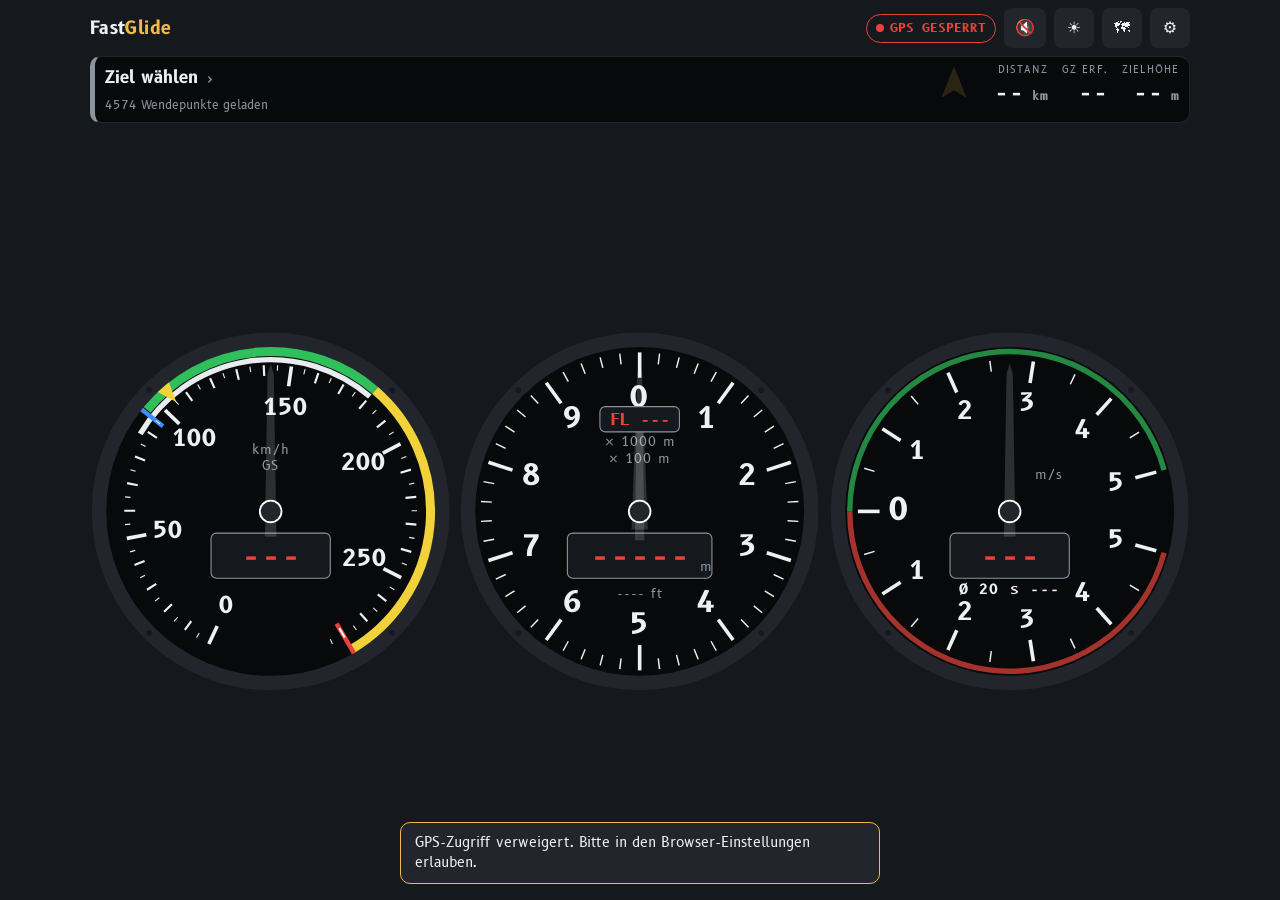
==== index.html @ 68bfc490 "Umbenennung von GlideWise auf FastGlide Co-Authored-By: Claude Opus 5.5 <noreply@anthropic.com>" ====
<!doctype html>
<html lang="de">
<head>
  <meta charset="utf-8">
  <meta name="viewport" content="width=device-width, initial-scale=1, viewport-fit=cover">
  <meta name="theme-color" content="#15181c">
  <meta name="description" content="Fahrt-, Steig- und Höhenanzeige per GPS für den Segelflug">
  <title>FastGlide</title>
  <link rel="manifest" href="manifest.webmanifest">
  <link rel="icon" href="icons/icon.svg" type="image/svg+xml">
  <link rel="apple-touch-icon" href="icons/icon-192.png">
  <link rel="stylesheet" href="vendor/leaflet/leaflet.css">
  <link rel="stylesheet" href="css/style.css">
</head>
<body>
  <div class="app">
    <header>
      <h1 class="brand">Fast<span>Glide</span></h1>
      <span class="chip" id="status" data-state="wait"><i></i><span id="status-text">GPS SUCHT …</span></span>
      <button id="sound" aria-pressed="false" title="Vario-Ton">🔇</button>
      <button id="day" aria-pressed="false" title="Tagmodus">☀</button>
      <button id="page" title="Karte" aria-label="Karte">🗺</button>
      <button id="open-settings" title="Einstellungen">⚙</button>
    </header>

    <div id="aswarn" class="aswarn" role="alert" hidden>
      <div class="aswarn-t">⚠ <span id="aswarn-title"></span></div>
      <div class="aswarn-d" id="aswarn-detail"></div>
      <div class="aswarn-h">
        <span>Tippen: 5 Minuten ruhig</span>
        <button type="button" id="aswarn-ignore">Nicht mehr warnen</button>
      </div>
    </div>

    <section id="fg" class="fg" data-state="none" role="button" tabindex="0" aria-label="Endanflug: Ziel wählen">
      <div class="fg-head"><span class="fg-name">Endanflug</span><span class="fg-code"></span></div>
      <div class="fg-vals">
        <div class="fg-dir" data-mode="off" aria-hidden="true">
          <svg viewBox="0 0 40 40"><g class="fg-arrow"><path d="M20 3 L32 33 L20 26 L8 33 Z"/></g></svg>
          <span class="fg-turn"></span>
        </div>
        <div class="fg-v"><span class="fg-k">Distanz</span><span class="fg-n"><b id="fg-dist">--</b> km</span></div>
        <div class="fg-v fg-ld"><span class="fg-k">GZ erf.</span><span class="fg-n"><b id="fg-ld">--</b></span></div>
        <div class="fg-v"><span class="fg-k">Zielhöhe</span><span class="fg-n"><b id="fg-elev">--</b> m</span></div>
      </div>
      <div class="fg-note">Wendepunktdatei in ⚙ laden</div>
    </section>

    <main class="gauges">
      <section class="inst"><svg id="asi" role="img" aria-label="Fahrtmesser"></svg></section>
      <section class="inst"><svg id="alt" role="img" aria-label="Höhenmesser"></svg></section>
      <section class="inst"><svg id="vario" role="img" aria-label="Variometer"></svg></section>
    </main>

    <section class="mapview" id="mapview" hidden>
      <div class="map-wrap">
        <div id="map" aria-label="Karte"></div>
        <div id="map3d" aria-label="3D-Karte" hidden></div>
        <button id="recenter" class="recenter" title="Auf Flugzeug zentrieren" hidden>⌖</button>
        <button id="follow3d" class="recenter" title="Wieder hinter dem Flugzeug" hidden>⌖</button>
        <div class="map-toggles">
          <button id="tg-3d" class="tg-mode" type="button" aria-pressed="false" title="3D-Ansicht">3D</button>
          <button id="tg-airspace" type="button" aria-pressed="true">Luftraum</button>
          <button id="tg-task" type="button" aria-pressed="true" hidden>Aufgabe</button>
        </div>
        <button id="task-chip" class="task-chip" type="button" title="Aufgaben-Info" hidden></button>
      </div>
      <div class="digi">
        <div class="digi-c"><span class="fg-k">Fahrt GS</span><span class="digi-n"><b id="d-spd">---</b> km/h</span></div>
        <div class="digi-c"><span class="fg-k">Höhe</span><span class="digi-n"><b id="d-alt">-----</b> m</span><span class="digi-s" id="d-altft">---- ft · FL ---</span></div>
        <div class="digi-c"><span class="fg-k">Vario</span><span class="digi-n"><b id="d-var">---</b> m/s</span><span class="digi-s" id="d-avg">Ø ---</span></div>
      </div>
    </section>

    <section id="replay" class="replay" hidden aria-label="Flug abspielen">
      <div class="rp-row">
        <button type="button" id="rp-play" aria-label="Abspielen">▶</button>
        <button type="button" id="rp-back" aria-label="Zurück">⏪</button>
        <button type="button" id="rp-fwd" aria-label="Vor">⏩</button>
        <select id="rp-speed" aria-label="Geschwindigkeit"></select>
        <b id="rp-time" class="rp-time">--:--:--</b>
        <span id="rp-title" class="rp-title"></span>
        <button type="button" id="rp-close" aria-label="Abspielen beenden">✕</button>
      </div>
      <canvas id="rp-baro" class="rp-baro" aria-label="Barogramm, tippen oder ziehen zum Springen"></canvas>
    </section>
  </div>

  <div id="toast" class="toast" role="status" hidden></div>

  <dialog id="picker" class="picker">
    <form method="dialog" class="settings">
      <h2 tabindex="-1" autofocus>Ziel wählen</h2>
      <input id="wp-search" type="search" placeholder="Name oder Kürzel suchen" autocomplete="off">
      <label class="row"><input id="wp-landable" type="checkbox"> Nur Landeplätze</label>
      <ul id="wp-list" class="wp-list"></ul>
      <button id="wp-none" type="button">Kein Ziel</button>
      <button class="primary">Schließen</button>
    </form>
  </dialog>

  <dialog id="task-dlg" class="task-dlg">
    <form method="dialog" class="settings">
      <h2 id="ti-title" tabindex="-1" autofocus></h2>
      <p class="hint" id="ti-sub"></p>
      <dl id="ti-facts" class="ti-facts"></dl>
      <div id="ti-airspace" class="ti-airspace" hidden></div>
      <table class="ti-points"><thead><tr><th></th><th>Punkt</th><th>km</th><th>Zone</th></tr></thead><tbody id="ti-points"></tbody></table>
      <pre id="ti-notes" class="ti-notes" hidden></pre>
      <button id="ti-map" type="button">Ganze Aufgabe auf der Karte</button>
      <button class="primary">Schließen</button>
    </form>
  </dialog>

  <dialog id="settings">
    <form method="dialog" class="settings">
      <h2>Einstellungen</h2>

      <fieldset>
        <legend>Höhe</legend>
        <p class="hint">Die GPS-Höhe kann je nach Handy um rund 50 m von der Höhe über Meer abweichen.
          Am Boden die Platzhöhe eingeben und „Kalibrieren“ tippen.</p>
        <label>Platzhöhe (m)
          <input id="field-elev" type="number" inputmode="numeric" placeholder="z. B. 432">
        </label>
        <button type="button" id="calibrate">Kalibrieren</button>
        <p class="hint">Aktuelle GPS-Höhe (roh): <b id="gps-alt">keine</b></p>
        <label>Korrektur (m)
          <input id="alt-offset" type="number" inputmode="numeric" step="1">
        </label>
      </fieldset>

      <fieldset>
        <legend>Endanflug</legend>
        <p class="hint">Die Standarddatei 2021_LOXN_Alle ist in der App enthalten und wird automatisch geladen.
          Eine eigene Datei im SeeYou-Format (.cup oder .cupx, auch von LX-Geräten) kann sie ersetzen.</p>
        <label>Wendepunktdatei
          <input id="wp-file" type="file" accept=".cup,.cupx,.txt,text/plain,application/zip">
        </label>
        <p class="hint"><b id="wp-info">Keine Datei geladen</b></p>
        <button type="button" id="wp-default">Standard-Wendepunkte laden (2021_LOXN_Alle)</button>
        <button type="button" id="wp-clear">Wendepunkte löschen</button>
        <label>Sicherheitshöhe über Ziel (m)
          <input id="safety-height" type="number" inputmode="numeric" step="10" min="0">
        </label>
        <label>Sichere Gleitzahl (darunter grün)
          <input id="safe-glide" type="number" inputmode="numeric" step="1" min="5">
        </label>
        <p class="hint">Gelb bis zur besten Gleitzahl des Flugzeugs, darüber rot. Die Rechnung berücksichtigt weder Wind noch Sinken.</p>
      </fieldset>

      <fieldset>
        <legend>Aufgabe</legend>
        <p class="hint">Wettbewerbsaufgabe laden: SeeYou-/LX9000-Aufgabe (.cup mit „Related Tasks“, auch .cupx) oder XCSoar (.tsk).
          Von Soaring Spot die Aufgabe am Handy herunterladen und mit <b>Teilen → FastGlide</b> öffnen oder hier auswählen.</p>
        <label>Aufgabendatei
          <input id="task-file" type="file" accept=".cup,.cupx,.tsk,.xml,.txt">
        </label>
        <label>Oder Link (Soaring-Spot-Aufgabe oder Aufgabendatei)
          <input id="task-url" type="url" inputmode="url" placeholder="https://www.soaringspot.com/…/tasks/…">
        </label>
        <button type="button" id="task-url-load">Von Link laden</button>
        <p class="hint"><b id="task-info">Keine Aufgabe geladen</b></p>
        <button type="button" id="task-show-info" hidden>Aufgaben-Info anzeigen</button>
        <button type="button" id="task-clear">Aufgabe löschen</button>
      </fieldset>

      <fieldset>
        <legend>Kartenebenen</legend>
        <label class="row"><input id="show-airspace" type="checkbox"> Lufträume anzeigen</label>
        <label class="row"><input id="show-task" type="checkbox"> Aufgabe anzeigen</label>
        <p class="hint">Ausgeblendete Lufträume werden weiterhin überwacht, die Warnung bleibt aktiv.</p>
      </fieldset>

      <fieldset>
        <legend>Lufträume</legend>
        <p class="hint">Die Luftraumdatei der Austro Control (gültig ab 26.11.2026) ist in der App enthalten und wird automatisch geladen.
          Eine eigene Datei im OpenAir-Format (.txt) kann sie ersetzen. SeeYou-CUB-Dateien (Binärformat) werden nicht unterstützt.</p>
        <label>Luftraumdatei
          <input id="as-file" type="file" accept=".txt,.air,.openair,text/plain">
        </label>
        <p class="hint"><b id="as-info">Keine Luftraumdatei geladen</b></p>
        <button type="button" id="as-default">Standard-Lufträume laden (Austro Control)</button>
        <button type="button" id="as-clear">Lufträume löschen</button>
        <p class="hint">Warnen bei Annäherung an:</p>
        <div id="as-cats" class="as-cats"></div>
        <label>Warnabstand seitlich
          <select id="as-km">
            <option value="1">1 km</option>
            <option value="2">2 km</option>
            <option value="3">3 km</option>
            <option value="5">5 km</option>
          </select>
        </label>
        <label>Warnabstand Höhe
          <select id="as-vmargin">
            <option value="100">100 m</option>
            <option value="150">150 m</option>
            <option value="200">200 m</option>
            <option value="300">300 m</option>
          </select>
        </label>
        <label class="row"><input id="as-tra" type="checkbox"> TRAs als aktiv behandeln (in einer TRA keine C/D-Warnung)</label>
        <p class="hint" id="as-ign-info">Keine Ausnahmen.</p>
        <button type="button" id="as-ign-reset">Ausnahmen zurücksetzen</button>
        <label class="row"><input id="as-sound" type="checkbox"> Warnton</label>
        <button type="button" id="as-test">Warnton testen</button>
        <p class="hint warn">Höhenvergleich mit GPS-Höhe. Flugflächen (FL) beziehen sich auf den Luftdruck und können je nach Wetter um 100–300 m abweichen.
          Aktivierte Segelflugsektoren und NOTAMs sind nicht berücksichtigt.</p>
      </fieldset>

      <fieldset>
        <legend>Variometer</legend>
        <p class="hint">Das Steigen wird aus der GPS-Höhe berechnet. Eine längere Dämpfung zeigt ruhiger an, reagiert aber später.</p>
        <label>Dämpfung
          <select id="vario-window">
            <option value="2">2 s (schnell, unruhig)</option>
            <option value="4">4 s (Standard)</option>
            <option value="6">6 s</option>
            <option value="8">8 s (ruhig, träge)</option>
          </select>
        </label>
      </fieldset>

      <fieldset>
        <legend>Vario-Ton</legend>
        <p class="hint">Mit 🔊 oben ein- und ausschalten. Ab +0,2 m/s piept es, je stärker das Steigen, desto höher und schneller.</p>
        <label>Lautstärke
          <input id="volume" type="range" min="10" max="100" step="5">
        </label>
        <label class="row"><input id="sink-tone" type="checkbox"> Sinkton (tiefer Dauerton)</label>
        <label>Sinkton ab
          <select id="sink-threshold">
            <option value="-1.5">−1,5 m/s</option>
            <option value="-2">−2,0 m/s</option>
            <option value="-2.5">−2,5 m/s</option>
            <option value="-3">−3,0 m/s</option>
            <option value="-4">−4,0 m/s</option>
          </select>
        </label>
      </fieldset>

      <fieldset>
        <legend>Karte</legend>
        <label>Kartenstil
          <select id="map-source">
            <option value="osm">OpenStreetMap</option>
            <option value="topo">OpenTopoMap (Gelände)</option>
          </select>
        </label>
        <p class="hint">Die Karte braucht Internet. Angesehene Kartenteile werden gespeichert und sind danach auch ohne Empfang sichtbar.</p>
        <label>Bild in der 3D-Ansicht
          <select id="map3d-imagery">
            <option value="sat">Luftbild (Sentinel-2)</option>
            <option value="topo">OpenTopoMap</option>
          </select>
        </label>
        <p class="hint">3D: Gelände aus SRTM-Höhendaten, das Flugzeug wird von hinten gezeigt. Ziehen mit zwei Fingern (oder rechter Maustaste) dreht und neigt die Ansicht, Zoomen geht wie gewohnt. Verschieben beendet das Mitfliegen, ⌖ setzt die Kamera wieder hinter das Flugzeug. Braucht Internet und belastet den Akku stärker.</p>
        <button type="button" id="fullscreen">Vollbild ein/aus</button>
      </fieldset>

      <fieldset>
        <legend>Flug abspielen (IGC)</legend>
        <p class="hint">Einen aufgezeichneten Flug nachfliegen: Instrumente, Endanflug, Aufgabe und Luftraumwarnung laufen mit, als käme die Position vom GPS. Unten erscheint die Zeitachse mit Barogramm.</p>
        <label>IGC-Datei laden
          <input id="igc-file" type="file" accept=".igc,.IGC">
        </label>
        <button type="button" id="igc-demo">Beispielflug abspielen</button>
        <p class="hint" id="igc-demo-info"></p>
      </fieldset>

      <fieldset>
        <legend>Test</legend>
        <label class="row"><input id="sim" type="checkbox"> Simulation statt GPS</label>
      </fieldset>

      <p class="hint warn">Die Fahrt ist die GPS-Geschwindigkeit über Grund, nicht die angezeigte Fahrt (IAS).
        Sie ersetzt keinen Fahrtmesser.</p>

      <button id="close-settings" class="primary">Schließen</button>
    </form>
  </dialog>

  <script src="vendor/leaflet/leaflet.js"></script>
  <script type="module" src="js/app.js"></script>
</body>
</html>
---- vendor/leaflet/leaflet.css ----
/* required styles */

.leaflet-pane,
.leaflet-tile,
.leaflet-marker-icon,
.leaflet-marker-shadow,
.leaflet-tile-container,
.leaflet-pane > svg,
.leaflet-pane > canvas,
.leaflet-zoom-box,
.leaflet-image-layer,
.leaflet-layer {
	position: absolute;
	left: 0;
	top: 0;
	}
.leaflet-container {
	overflow: hidden;
	}
.leaflet-tile,
.leaflet-marker-icon,
.leaflet-marker-shadow {
	-webkit-user-select: none;
	   -moz-user-select: none;
	        user-select: none;
	  -webkit-user-drag: none;
	}
/* Prevents IE11 from highlighting tiles in blue */
.leaflet-tile::selection {
	background: transparent;
}
/* Safari renders non-retina tile on retina better with this, but Chrome is worse */
.leaflet-safari .leaflet-tile {
	image-rendering: -webkit-optimize-contrast;
	}
/* hack that prevents hw layers "stretching" when loading new tiles */
.leaflet-safari .leaflet-tile-container {
	width: 1600px;
	height: 1600px;
	-webkit-transform-origin: 0 0;
	}
.leaflet-marker-icon,
.leaflet-marker-shadow {
	display: block;
	}
/* .leaflet-container svg: reset svg max-width decleration shipped in Joomla! (joomla.org) 3.x */
/* .leaflet-container img: map is broken in FF if you have max-width: 100% on tiles */
.leaflet-container .leaflet-overlay-pane svg {
	max-width: none !important;
	max-height: none !important;
	}
.leaflet-container .leaflet-marker-pane img,
.leaflet-container .leaflet-shadow-pane img,
.leaflet-container .leaflet-tile-pane img,
.leaflet-container img.leaflet-image-layer,
.leaflet-container .leaflet-tile {
	max-width: none !important;
	max-height: none !important;
	width: auto;
	padding: 0;
	}

.leaflet-container img.leaflet-tile {
	/* See: https://bugs.chromium.org/p/chromium/issues/detail?id=600120 */
	mix-blend-mode: plus-lighter;
}

.leaflet-container.leaflet-touch-zoom {
	-ms-touch-action: pan-x pan-y;
	touch-action: pan-x pan-y;
	}
.leaflet-container.leaflet-touch-drag {
	-ms-touch-action: pinch-zoom;
	/* Fallback for FF which doesn't support pinch-zoom */
	touch-action: none;
	touch-action: pinch-zoom;
}
.leaflet-container.leaflet-touch-drag.leaflet-touch-zoom {
	-ms-touch-action: none;
	touch-action: none;
}
.leaflet-container {
	-webkit-tap-highlight-color: transparent;
}
.leaflet-container a {
	-webkit-tap-highlight-color: rgba(51, 181, 229, 0.4);
}
.leaflet-tile {
	filter: inherit;
	visibility: hidden;
	}
.leaflet-tile-loaded {
	visibility: inherit;
	}
.leaflet-zoom-box {
	width: 0;
	height: 0;
	-moz-box-sizing: border-box;
	     box-sizing: border-box;
	z-index: 800;
	}
/* workaround for https://bugzilla.mozilla.org/show_bug.cgi?id=888319 */
.leaflet-overlay-pane svg {
	-moz-user-select: none;
	}

.leaflet-pane         { z-index: 400; }

.leaflet-tile-pane    { z-index: 200; }
.leaflet-overlay-pane { z-index: 400; }
.leaflet-shadow-pane  { z-index: 500; }
.leaflet-marker-pane  { z-index: 600; }
.leaflet-tooltip-pane   { z-index: 650; }
.leaflet-popup-pane   { z-index: 700; }

.leaflet-map-pane canvas { z-index: 100; }
.leaflet-map-pane svg    { z-index: 200; }

.leaflet-vml-shape {
	width: 1px;
	height: 1px;
	}
.lvml {
	behavior: url(#default#VML);
	display: inline-block;
	position: absolute;
	}


/* control positioning */

.leaflet-control {
	position: relative;
	z-index: 800;
	pointer-events: visiblePainted; /* IE 9-10 doesn't have auto */
	pointer-events: auto;
	}
.leaflet-top,
.leaflet-bottom {
	position: absolute;
	z-index: 1000;
	pointer-events: none;
	}
.leaflet-top {
	top: 0;
	}
.leaflet-right {
	right: 0;
	}
.leaflet-bottom {
	bottom: 0;
	}
.leaflet-left {
	left: 0;
	}
.leaflet-control {
	float: left;
	clear: both;
	}
.leaflet-right .leaflet-control {
	float: right;
	}
.leaflet-top .leaflet-control {
	margin-top: 10px;
	}
.leaflet-bottom .leaflet-control {
	margin-bottom: 10px;
	}
.leaflet-left .leaflet-control {
	margin-left: 10px;
	}
.leaflet-right .leaflet-control {
	margin-right: 10px;
	}


/* zoom and fade animations */

.leaflet-fade-anim .leaflet-popup {
	opacity: 0;
	-webkit-transition: opacity 0.2s linear;
	   -moz-transition: opacity 0.2s linear;
	        transition: opacity 0.2s linear;
	}
.leaflet-fade-anim .leaflet-map-pane .leaflet-popup {
	opacity: 1;
	}
.leaflet-zoom-animated {
	-webkit-transform-origin: 0 0;
	    -ms-transform-origin: 0 0;
	        transform-origin: 0 0;
	}
svg.leaflet-zoom-animated {
	will-change: transform;
}

.leaflet-zoom-anim .leaflet-zoom-animated {
	-webkit-transition: -webkit-transform 0.25s cubic-bezier(0,0,0.25,1);
	   -moz-transition:    -moz-transform 0.25s cubic-bezier(0,0,0.25,1);
	        transition:         transform 0.25s cubic-bezier(0,0,0.25,1);
	}
.leaflet-zoom-anim .leaflet-tile,
.leaflet-pan-anim .leaflet-tile {
	-webkit-transition: none;
	   -moz-transition: none;
	        transition: none;
	}

.leaflet-zoom-anim .leaflet-zoom-hide {
	visibility: hidden;
	}


/* cursors */

.leaflet-interactive {
	cursor: pointer;
	}
.leaflet-grab {
	cursor: -webkit-grab;
	cursor:    -moz-grab;
	cursor:         grab;
	}
.leaflet-crosshair,
.leaflet-crosshair .leaflet-interactive {
	cursor: crosshair;
	}
.leaflet-popup-pane,
.leaflet-control {
	cursor: auto;
	}
.leaflet-dragging .leaflet-grab,
.leaflet-dragging .leaflet-grab .leaflet-interactive,
.leaflet-dragging .leaflet-marker-draggable {
	cursor: move;
	cursor: -webkit-grabbing;
	cursor:    -moz-grabbing;
	cursor:         grabbing;
	}

/* marker & overlays interactivity */
.leaflet-marker-icon,
.leaflet-marker-shadow,
.leaflet-image-layer,
.leaflet-pane > svg path,
.leaflet-tile-container {
	pointer-events: none;
	}

.leaflet-marker-icon.leaflet-interactive,
.leaflet-image-layer.leaflet-interactive,
.leaflet-pane > svg path.leaflet-interactive,
svg.leaflet-image-layer.leaflet-interactive path {
	pointer-events: visiblePainted; /* IE 9-10 doesn't have auto */
	pointer-events: auto;
	}

/* visual tweaks */

.leaflet-container {
	background: #ddd;
	outline-offset: 1px;
	}
.leaflet-container a {
	color: #0078A8;
	}
.leaflet-zoom-box {
	border: 2px dotted #38f;
	background: rgba(255,255,255,0.5);
	}


/* general typography */
.leaflet-container {
	font-family: "Helvetica Neue", Arial, Helvetica, sans-serif;
	font-size: 12px;
	font-size: 0.75rem;
	line-height: 1.5;
	}


/* general toolbar styles */

.leaflet-bar {
	box-shadow: 0 1px 5px rgba(0,0,0,0.65);
	border-radius: 4px;
	}
.leaflet-bar a {
	background-color: #fff;
	border-bottom: 1px solid #ccc;
	width: 26px;
	height: 26px;
	line-height: 26px;
	display: block;
	text-align: center;
	text-decoration: none;
	color: black;
	}
.leaflet-bar a,
.leaflet-control-layers-toggle {
	background-position: 50% 50%;
	background-repeat: no-repeat;
	display: block;
	}
.leaflet-bar a:hover,
.leaflet-bar a:focus {
	background-color: #f4f4f4;
	}
.leaflet-bar a:first-child {
	border-top-left-radius: 4px;
	border-top-right-radius: 4px;
	}
.leaflet-bar a:last-child {
	border-bottom-left-radius: 4px;
	border-bottom-right-radius: 4px;
	border-bottom: none;
	}
.leaflet-bar a.leaflet-disabled {
	cursor: default;
	background-color: #f4f4f4;
	color: #bbb;
	}

.leaflet-touch .leaflet-bar a {
	width: 30px;
	height: 30px;
	line-height: 30px;
	}
.leaflet-touch .leaflet-bar a:first-child {
	border-top-left-radius: 2px;
	border-top-right-radius: 2px;
	}
.leaflet-touch .leaflet-bar a:last-child {
	border-bottom-left-radius: 2px;
	border-bottom-right-radius: 2px;
	}

/* zoom control */

.leaflet-control-zoom-in,
.leaflet-control-zoom-out {
	font: bold 18px 'Lucida Console', Monaco, monospace;
	text-indent: 1px;
	}

.leaflet-touch .leaflet-control-zoom-in, .leaflet-touch .leaflet-control-zoom-out  {
	font-size: 22px;
	}


/* layers control */

.leaflet-control-layers {
	box-shadow: 0 1px 5px rgba(0,0,0,0.4);
	background: #fff;
	border-radius: 5px;
	}
.leaflet-control-layers-toggle {
	background-image: url(images/layers.png);
	width: 36px;
	height: 36px;
	}
.leaflet-retina .leaflet-control-layers-toggle {
	background-image: url(images/layers-2x.png);
	background-size: 26px 26px;
	}
.leaflet-touch .leaflet-control-layers-toggle {
	width: 44px;
	height: 44px;
	}
.leaflet-control-layers .leaflet-control-layers-list,
.leaflet-control-layers-expanded .leaflet-control-layers-toggle {
	display: none;
	}
.leaflet-control-layers-expanded .leaflet-control-layers-list {
	display: block;
	position: relative;
	}
.leaflet-control-layers-expanded {
	padding: 6px 10px 6px 6px;
	color: #333;
	background: #fff;
	}
.leaflet-control-layers-scrollbar {
	overflow-y: scroll;
	overflow-x: hidden;
	padding-right: 5px;
	}
.leaflet-control-layers-selector {
	margin-top: 2px;
	position: relative;
	top: 1px;
	}
.leaflet-control-layers label {
	display: block;
	font-size: 13px;
	font-size: 1.08333em;
	}
.leaflet-control-layers-separator {
	height: 0;
	border-top: 1px solid #ddd;
	margin: 5px -10px 5px -6px;
	}

/* Default icon URLs */
.leaflet-default-icon-path { /* used only in path-guessing heuristic, see L.Icon.Default */
	background-image: url(images/marker-icon.png);
	}


/* attribution and scale controls */

.leaflet-container .leaflet-control-attribution {
	background: #fff;
	background: rgba(255, 255, 255, 0.8);
	margin: 0;
	}
.leaflet-control-attribution,
.leaflet-control-scale-line {
	padding: 0 5px;
	color: #333;
	line-height: 1.4;
	}
.leaflet-control-attribution a {
	text-decoration: none;
	}
.leaflet-control-attribution a:hover,
.leaflet-control-attribution a:focus {
	text-decoration: underline;
	}
.leaflet-attribution-flag {
	display: inline !important;
	vertical-align: baseline !important;
	width: 1em;
	height: 0.6669em;
	}
.leaflet-left .leaflet-control-scale {
	margin-left: 5px;
	}
.leaflet-bottom .leaflet-control-scale {
	margin-bottom: 5px;
	}
.leaflet-control-scale-line {
	border: 2px solid #777;
	border-top: none;
	line-height: 1.1;
	padding: 2px 5px 1px;
	white-space: nowrap;
	-moz-box-sizing: border-box;
	     box-sizing: border-box;
	background: rgba(255, 255, 255, 0.8);
	text-shadow: 1px 1px #fff;
	}
.leaflet-control-scale-line:not(:first-child) {
	border-top: 2px solid #777;
	border-bottom: none;
	margin-top: -2px;
	}
.leaflet-control-scale-line:not(:first-child):not(:last-child) {
	border-bottom: 2px solid #777;
	}

.leaflet-touch .leaflet-control-attribution,
.leaflet-touch .leaflet-control-layers,
.leaflet-touch .leaflet-bar {
	box-shadow: none;
	}
.leaflet-touch .leaflet-control-layers,
.leaflet-touch .leaflet-bar {
	border: 2px solid rgba(0,0,0,0.2);
	background-clip: padding-box;
	}


/* popup */

.leaflet-popup {
	position: absolute;
	text-align: center;
	margin-bottom: 20px;
	}
.leaflet-popup-content-wrapper {
	padding: 1px;
	text-align: left;
	border-radius: 12px;
	}
.leaflet-popup-content {
	margin: 13px 24px 13px 20px;
	line-height: 1.3;
	font-size: 13px;
	font-size: 1.08333em;
	min-height: 1px;
	}
.leaflet-popup-content p {
	margin: 17px 0;
	margin: 1.3em 0;
	}
.leaflet-popup-tip-container {
	width: 40px;
	height: 20px;
	position: absolute;
	left: 50%;
	margin-top: -1px;
	margin-left: -20px;
	overflow: hidden;
	pointer-events: none;
	}
.leaflet-popup-tip {
	width: 17px;
	height: 17px;
	padding: 1px;

	margin: -10px auto 0;
	pointer-events: auto;

	-webkit-transform: rotate(45deg);
	   -moz-transform: rotate(45deg);
	    -ms-transform: rotate(45deg);
	        transform: rotate(45deg);
	}
.leaflet-popup-content-wrapper,
.leaflet-popup-tip {
	background: white;
	color: #333;
	box-shadow: 0 3px 14px rgba(0,0,0,0.4);
	}
.leaflet-container a.leaflet-popup-close-button {
	position: absolute;
	top: 0;
	right: 0;
	border: none;
	text-align: center;
	width: 24px;
	height: 24px;
	font: 16px/24px Tahoma, Verdana, sans-serif;
	color: #757575;
	text-decoration: none;
	background: transparent;
	}
.leaflet-container a.leaflet-popup-close-button:hover,
.leaflet-container a.leaflet-popup-close-button:focus {
	color: #585858;
	}
.leaflet-popup-scrolled {
	overflow: auto;
	}

.leaflet-oldie .leaflet-popup-content-wrapper {
	-ms-zoom: 1;
	}
.leaflet-oldie .leaflet-popup-tip {
	width: 24px;
	margin: 0 auto;

	-ms-filter: "progid:DXImageTransform.Microsoft.Matrix(M11=0.70710678, M12=0.70710678, M21=-0.70710678, M22=0.70710678)";
	filter: progid:DXImageTransform.Microsoft.Matrix(M11=0.70710678, M12=0.70710678, M21=-0.70710678, M22=0.70710678);
	}

.leaflet-oldie .leaflet-control-zoom,
.leaflet-oldie .leaflet-control-layers,
.leaflet-oldie .leaflet-popup-content-wrapper,
.leaflet-oldie .leaflet-popup-tip {
	border: 1px solid #999;
	}


/* div icon */

.leaflet-div-icon {
	background: #fff;
	border: 1px solid #666;
	}


/* Tooltip */
/* Base styles for the element that has a tooltip */
.leaflet-tooltip {
	position: absolute;
	padding: 6px;
	background-color: #fff;
	border: 1px solid #fff;
	border-radius: 3px;
	color: #222;
	white-space: nowrap;
	-webkit-user-select: none;
	-moz-user-select: none;
	-ms-user-select: none;
	user-select: none;
	pointer-events: none;
	box-shadow: 0 1px 3px rgba(0,0,0,0.4);
	}
.leaflet-tooltip.leaflet-interactive {
	cursor: pointer;
	pointer-events: auto;
	}
.leaflet-tooltip-top:before,
.leaflet-tooltip-bottom:before,
.leaflet-tooltip-left:before,
.leaflet-tooltip-right:before {
	position: absolute;
	pointer-events: none;
	border: 6px solid transparent;
	background: transparent;
	content: "";
	}

/* Directions */

.leaflet-tooltip-bottom {
	margin-top: 6px;
}
.leaflet-tooltip-top {
	margin-top: -6px;
}
.leaflet-tooltip-bottom:before,
.leaflet-tooltip-top:before {
	left: 50%;
	margin-left: -6px;
	}
.leaflet-tooltip-top:before {
	bottom: 0;
	margin-bottom: -12px;
	border-top-color: #fff;
	}
.leaflet-tooltip-bottom:before {
	top: 0;
	margin-top: -12px;
	margin-left: -6px;
	border-bottom-color: #fff;
	}
.leaflet-tooltip-left {
	margin-left: -6px;
}
.leaflet-tooltip-right {
	margin-left: 6px;
}
.leaflet-tooltip-left:before,
.leaflet-tooltip-right:before {
	top: 50%;
	margin-top: -6px;
	}
.leaflet-tooltip-left:before {
	right: 0;
	margin-right: -12px;
	border-left-color: #fff;
	}
.leaflet-tooltip-right:before {
	left: 0;
	margin-left: -12px;
	border-right-color: #fff;
	}

/* Printing */

@media print {
	/* Prevent printers from removing background-images of controls. */
	.leaflet-control {
		-webkit-print-color-adjust: exact;
		print-color-adjust: exact;
		}
	}
---- css/style.css ----
@font-face { font-family: "B612"; src: url("../fonts/B612-Bold.woff2") format("woff2"); font-weight: 700; font-display: swap; }
@font-face { font-family: "B612"; src: url("../fonts/B612-Regular.woff2") format("woff2"); font-weight: 400; font-display: swap; }
@font-face { font-family: "B612 Mono"; src: url("../fonts/B612Mono-Bold.woff2") format("woff2"); font-weight: 700; font-display: swap; }

:root {
  --panel: #15181c;
  --bezel: #22262c;
  --face: #08090b;
  --ink: #eef1f4;
  --muted: #8a939e;
  --needle: #ffffff;
  --accent: #f2b84b;
  --green: #2fbf5b; --yellow: #f2d23a; --red: #e8433a; --blue: #3d8bff; --white-arc: #e9ecef;
  --font-ui: "B612", "Roboto Condensed", system-ui, sans-serif;
  --font-num: "B612 Mono", ui-monospace, "Roboto Mono", monospace;
  color-scheme: dark;
}
body.day {
  --panel: #e9ecef; --bezel: #c9ced4; --face: #ffffff; --ink: #0b0d10; --muted: #4f5862;
  --needle: #0b0d10; --accent: #a8650a; --white-arc: #9aa3ad;
  --green: #14913b; --yellow: #c9a300; --red: #c8261d; --blue: #1d5fd1;
  color-scheme: light;
}

* { box-sizing: border-box; }
[hidden] { display: none !important; }
html, body { height: 100%; margin: 0; }
body {
  background: var(--panel); color: var(--ink); font-family: var(--font-ui);
  padding: env(safe-area-inset-top, 0px) max(12px, env(safe-area-inset-right, 0px))
           env(safe-area-inset-bottom, 0px) max(12px, env(safe-area-inset-left, 0px));
  -webkit-user-select: none; user-select: none; overscroll-behavior: none;
}

.app { position: relative; height: 100%; max-width: 1100px; margin: 0 auto; display: flex; flex-direction: column; gap: 8px; padding-block: 8px; }
header { display: flex; align-items: center; gap: 8px; }
.brand { font-weight: 700; font-size: 1.15rem; letter-spacing: .02em; margin: 0 auto 0 0; }
.brand span { color: var(--accent); }

.chip {
  font-family: var(--font-num); font-size: .72rem; padding: 5px 9px; border-radius: 999px;
  border: 1px solid var(--muted); color: var(--ink); display: inline-flex; align-items: center; gap: 6px; white-space: nowrap;
}
.chip i { width: 8px; height: 8px; border-radius: 50%; background: var(--yellow); }
.chip[data-state="ok"] i { background: var(--green); }
.chip[data-state="err"] { border-color: var(--red); color: var(--red); }
.chip[data-state="err"] i { background: var(--red); }

button {
  font: inherit; font-size: 1rem; color: var(--ink); background: var(--bezel);
  border: 1px solid transparent; border-radius: 8px; min-width: 40px; min-height: 40px; padding: 6px 10px; cursor: pointer;
}
button[aria-pressed="true"] { border-color: var(--accent); color: var(--accent); }
button.pending { border-style: dashed; animation: blink 1s steps(2) infinite; }
@keyframes blink { 50% { opacity: .4; } }
@media (prefers-reduced-motion: reduce) { button.pending { animation: none; } .fg-arrow { transition: none; } }
input[type="range"] { width: 100%; accent-color: var(--accent); }
button:focus-visible, input:focus-visible { outline: 2px solid var(--accent); outline-offset: 2px; }

.gauges { flex: 1; min-height: 0; display: grid; grid-template-rows: repeat(3, minmax(0, 1fr)); gap: 8px; place-items: center; }
@media (orientation: landscape) { .gauges { grid-template-rows: none; grid-template-columns: repeat(3, minmax(0, 1fr)); } }
.inst { width: 100%; height: 100%; min-height: 0; display: flex; align-items: center; justify-content: center; }
.inst svg { width: 100%; height: 100%; max-width: 100%; max-height: 100%; aspect-ratio: 1; display: block; }

/* Instrumente */
.bezel { fill: var(--bezel); }
.face { fill: var(--face); }
.screw { fill: var(--panel); }
.tick { stroke: var(--ink); }
.lbl { fill: var(--ink); font-family: var(--font-ui); font-weight: 700; text-anchor: middle; dominant-baseline: central; }
.sub { fill: var(--muted); font-family: var(--font-ui); text-anchor: middle; font-size: 7px; letter-spacing: .08em; }
.win { fill: var(--panel); stroke: var(--muted); stroke-width: .6; }
.dig { fill: var(--ink); font-family: var(--font-num); font-weight: 700; text-anchor: middle; dominant-baseline: central; }
.needle { fill: var(--needle); }
.hub { fill: var(--bezel); stroke: var(--needle); stroke-width: 1; }
.arc-white { stroke: var(--white-arc); stroke-width: 3; fill: none; }
.arc-green { stroke: var(--green); stroke-width: 5; fill: none; }
.arc-yellow { stroke: var(--yellow); stroke-width: 5; fill: none; }
.mark-red { stroke: var(--red); stroke-width: 2.5; }
.mark-blue { stroke: var(--blue); stroke-width: 2.5; }
.mark-tri { fill: var(--yellow); }
.arc-climb { stroke: var(--green); stroke-width: 3; fill: none; opacity: .7; }
.arc-sink { stroke: var(--red); stroke-width: 3; fill: none; opacity: .7; }
.avg { font-family: var(--font-num); font-size: 8px; fill: var(--ink); }

/* Keine oder veraltete Daten: Zeiger ausblenden, Anzeige gedimmt */
body.stale .needle-g { opacity: .15; }
body.stale .dig { fill: var(--red); }

.toast {
  position: fixed; left: 50%; transform: translateX(-50%);
  bottom: calc(16px + env(safe-area-inset-bottom, 0px)); max-width: min(92vw, 480px);
  background: var(--bezel); color: var(--ink); border: 1px solid var(--accent);
  padding: 10px 14px; border-radius: 10px; font-size: .9rem; line-height: 1.4;
}

dialog { background: var(--panel); color: var(--ink); border: 1px solid var(--muted); border-radius: 14px; padding: 0; width: min(92vw, 440px); }
dialog::backdrop { background: rgb(0 0 0 / .6); }
.settings { display: flex; flex-direction: column; gap: 14px; padding: 18px; user-select: text; }
.settings h2 { margin: 0; font-size: 1.1rem; }
fieldset { border: 1px solid var(--bezel); border-radius: 10px; display: flex; flex-direction: column; gap: 10px; padding: 12px; margin: 0; }
legend { color: var(--accent); font-size: .78rem; letter-spacing: .12em; text-transform: uppercase; padding: 0 4px; }
label { display: flex; flex-direction: column; gap: 4px; font-size: .9rem; }
label.row { flex-direction: row; align-items: center; gap: 10px; }
input[type="number"] { font: inherit; font-family: var(--font-num); font-size: 1.1rem; padding: 8px 10px; border-radius: 8px; border: 1px solid var(--muted); background: var(--face); color: var(--ink); }
select { font: inherit; font-size: 1rem; padding: 8px 10px; border-radius: 8px; border: 1px solid var(--muted); background: var(--face); color: var(--ink); }
input[type="checkbox"] { width: 22px; height: 22px; accent-color: var(--accent); }
.hint { margin: 0; font-size: .82rem; line-height: 1.45; color: var(--muted); }
.hint.warn { color: var(--yellow); }
button.primary { background: var(--accent); color: #111; font-weight: 700; }

/* Schmale Handys: Kopfzeile kompakter, damit alle Knöpfe Platz haben */
@media (max-width: 480px) {
  header { gap: 5px; }
  .brand { font-size: 1rem; }
  header button { min-width: 38px; padding: 4px 6px; }
  .chip { min-width: 0; overflow: hidden; padding: 5px 7px; }
  .chip span { overflow: hidden; text-overflow: ellipsis; }
}

/* Endanflug-Box */
.fg {
  display: grid; grid-template-columns: minmax(0, 1fr) auto; align-items: center; gap: 2px 12px;
  background: var(--face); border: 1px solid var(--bezel); border-left: 5px solid var(--muted);
  border-radius: 10px; padding: 6px 10px; cursor: pointer;
}
.fg:focus-visible { outline: 2px solid var(--accent); outline-offset: 2px; }
.fg[data-state="ok"] { border-left-color: var(--green); }
.fg[data-state="warn"] { border-left-color: var(--yellow); }
.fg[data-state="bad"] { border-left-color: var(--red); }
.fg-head { display: flex; align-items: baseline; gap: 8px; min-width: 0; }
.fg-name { font-weight: 700; font-size: 1.05rem; overflow: hidden; text-overflow: ellipsis; white-space: nowrap; }
.fg-code { font-family: var(--font-num); font-size: .75rem; color: var(--muted); white-space: nowrap; }
.fg-vals { grid-row: span 2; display: flex; gap: 14px; }
.fg-v { display: flex; flex-direction: column; align-items: flex-end; }
.fg-k { font-size: .62rem; letter-spacing: .1em; text-transform: uppercase; color: var(--muted); }
.fg-n { font-family: var(--font-num); font-size: .75rem; color: var(--muted); white-space: nowrap; }
.fg-n b { font-size: 1.45rem; color: var(--ink); }
.fg[data-state="ok"] .fg-ld b { color: var(--green); }
.fg[data-state="warn"] .fg-ld b { color: var(--yellow); }
.fg[data-state="bad"] .fg-ld b { color: var(--red); }
.fg-dir { display: flex; flex-direction: column; align-items: center; justify-content: center; width: 52px; }
.fg-dir svg { width: 42px; height: 42px; display: block; }
.fg-arrow { transform-origin: 20px 20px; transform-box: view-box; transition: transform .6s ease-out; }
.fg-arrow path { fill: var(--accent); }
.fg-dir[data-mode="north"] .fg-arrow path { fill: var(--muted); }
.fg-dir[data-mode="off"] svg { opacity: .15; }
.fg-turn { font-family: var(--font-num); font-size: .7rem; color: var(--ink); white-space: nowrap; min-height: 1em; }
.fg-note { font-size: .72rem; color: var(--muted); overflow: hidden; text-overflow: ellipsis; white-space: nowrap; }
/* Hochformat: Name in eigener Zeile, Werte darunter verteilt */
@media (max-width: 640px) {
  .fg { grid-template-columns: minmax(0, 1fr); }
  .fg-vals { grid-row: auto; justify-content: space-between; }
  .fg-v { align-items: flex-start; }
  .fg-dir { order: -1; }
  .fg-note { order: 3; }
}

/* Zielauswahl */
.picker { height: min(86vh, 640px); }
.picker .settings { height: 100%; }
input[type="search"] { font: inherit; font-size: 1.05rem; padding: 10px 12px; border-radius: 8px; border: 1px solid var(--muted); background: var(--face); color: var(--ink); }
.wp-list { list-style: none; margin: 0; padding: 0; flex: 1; min-height: 0; overflow-y: auto; display: flex; flex-direction: column; gap: 4px; }
.wp-item { width: 100%; text-align: left; display: flex; flex-direction: column; gap: 2px; background: var(--face); }
.wp-item.current { border-color: var(--accent); }
.wp-n { font-weight: 700; }
.wp-m { font-family: var(--font-num); font-size: .75rem; color: var(--muted); }
.wp-empty { color: var(--muted); padding: 10px; }
input[type="file"] { font: inherit; font-size: .85rem; color: var(--ink); }

/* Flug abspielen */
.replay { background: var(--face); border: 1px solid var(--bezel); border-radius: 10px; padding: 6px 8px; display: flex; flex-direction: column; gap: 6px; }
.rp-row { display: flex; align-items: center; gap: 6px; min-width: 0; }
.rp-row button { min-width: 40px; min-height: 36px; padding: 2px 8px; }
#rp-play { color: var(--accent); font-size: 1.1rem; }
.rp-row select { padding: 6px; font-family: var(--font-num); }
.rp-time { font-family: var(--font-num); font-size: 1.1rem; white-space: nowrap; }
.rp-title { flex: 1; min-width: 0; font-size: .75rem; color: var(--muted); overflow: hidden; text-overflow: ellipsis; white-space: nowrap; }
.rp-baro { width: 100%; height: 64px; display: block; touch-action: none; cursor: pointer; }
@media (max-width: 480px) { .rp-title { display: none; } .rp-row { justify-content: space-between; } }

/* Aufgaben-Info */
.task-dlg { max-height: 90vh; }
.task-dlg h2:focus { outline: none; }
.ti-facts { display: grid; grid-template-columns: auto minmax(0, 1fr); gap: 4px 12px; margin: 0; font-size: .9rem; }
.ti-facts dt { color: var(--muted); }
.ti-facts dd { margin: 0; font-family: var(--font-num); }
.ti-airspace { border: 1px solid var(--yellow); border-radius: 8px; padding: 8px 10px; font-size: .88rem; line-height: 1.4; }
.ti-airspace b { color: var(--yellow); display: block; }
.ti-airspace ul { margin: 4px 0; padding-left: 18px; }
.ti-airspace p { margin: 4px 0 0; color: var(--muted); font-size: .8rem; }
.ti-points { width: 100%; border-collapse: collapse; font-size: .85rem; }
.ti-points th { text-align: left; color: var(--muted); font-weight: 400; font-size: .72rem; padding: 2px 4px; }
.ti-points td { padding: 4px; border-top: 1px solid var(--bezel); vertical-align: top; }
.ti-points td:nth-child(1) { font-weight: 700; color: var(--accent); }
.ti-points td:nth-child(3) { font-family: var(--font-num); text-align: right; white-space: nowrap; }
.ti-notes { margin: 0; padding: 10px; background: var(--face); border-radius: 8px; font-family: var(--font-ui); font-size: .85rem; line-height: 1.45; white-space: pre-wrap; overflow-wrap: anywhere; }

/* Kartenseite */
.mapview { flex: 1; min-height: 0; display: flex; flex-direction: column; gap: 8px; }
.map-wrap { position: relative; flex: 1; min-height: 0; border-radius: 10px; overflow: hidden; border: 1px solid var(--bezel); }
#map, #map3d { position: absolute; inset: 0; background: #d9dde2; }
.m3-ctrl { position: absolute; top: 10px; left: 10px; z-index: 2; display: flex; flex-direction: column; gap: 6px; }
.m3-ctrl button { width: 44px; height: 44px; font-size: 1.4rem; background: #fff; color: #111; border: 1px solid #c9ced4; box-shadow: 0 1px 4px rgb(0 0 0 / .25); }
.recenter {
  position: absolute; right: 10px; bottom: 26px; z-index: 1000;
  font-size: 1.5rem; min-width: 48px; min-height: 48px; border-radius: 50%;
  background: var(--accent); color: #111; box-shadow: 0 2px 8px rgb(0 0 0 / .35);
}
.digi { display: grid; grid-template-columns: repeat(3, minmax(0, 1fr)); gap: 8px; }
.digi-c { background: var(--face); border: 1px solid var(--bezel); border-radius: 10px; padding: 6px 10px; display: flex; flex-direction: column; min-width: 0; }
.digi-n { font-family: var(--font-num); font-size: .78rem; color: var(--muted); white-space: nowrap; }
.digi-n b { font-size: 1.9rem; color: var(--ink); line-height: 1.1; }
.digi-s { font-family: var(--font-num); font-size: .72rem; color: var(--muted); }
@media (max-width: 400px) { .digi-n b { font-size: 1.55rem; } }
body.stale .digi-n b { color: var(--red); }

/* Flugzeugsymbol */
.glider { background: none; border: 0; }
.glider-rot { width: 40px; height: 40px; transition: transform .5s ease-out; }
.glider-rot path { fill: #f2b84b; stroke: #111; stroke-width: 1.4; stroke-linejoin: round; }
.glider-rot.no-track path { fill: #b9c0c8; }
body.stale .glider-rot { opacity: .4; }
@media (prefers-reduced-motion: reduce) { .glider-rot { transition: none; } }

/* Wendepunkt-Beschriftung und Popup (Karte ist immer hell) */
.wp-label {
  font: 700 11px/1.2 var(--font-ui); color: #111; white-space: nowrap; pointer-events: none;
  text-shadow: 0 0 2px #fff, 0 0 2px #fff, 0 0 3px #fff;
}
.wp-label.is-target { color: #a1189f; font-size: 13px; }
.wp-pop { display: flex; flex-direction: column; gap: 4px; font-family: var(--font-ui); color: #111; }
.wp-pop button { margin-top: 6px; background: #f2b84b; color: #111; font-weight: 700; }
.leaflet-container { font-family: var(--font-ui); }
.leaflet-touch .leaflet-bar a { width: 40px; height: 40px; line-height: 40px; font-size: 22px; }

/* Kartenseite: volle Fensterbreite für die Karte, Digitalwerte immer darunter */
body.map-page .app { max-width: none; }

/* Luftraumwarnung: liegt über der Endanflug-Box */
.aswarn {
  position: absolute; left: 0; right: 0; top: 56px; z-index: 1500;
  background: #f2d23a; color: #111; border-radius: 10px; padding: 8px 12px;
  box-shadow: 0 4px 14px rgb(0 0 0 / .45); cursor: pointer;
}
.aswarn[data-level="inside"] { background: #e8433a; color: #fff; animation: aspulse 1s ease-in-out infinite alternate; }
@keyframes aspulse { to { background: #a8150f; } }
@media (prefers-reduced-motion: reduce) { .aswarn[data-level="inside"] { animation: none; } }
.aswarn-t { font-weight: 700; font-size: 1.15rem; letter-spacing: .03em; }
.aswarn-d { font-size: .88rem; line-height: 1.3; }
.aswarn-h { font-size: .7rem; opacity: .75; margin-top: 2px; }

.as-cats { display: grid; gap: 6px; }
.as-swatch { width: 18px; height: 4px; background: var(--c); border-radius: 2px; flex: none; }

/* Luftraum-Popup auf der Karte */
.as-pop { display: flex; flex-direction: column; gap: 8px; font-family: var(--font-ui); color: #111; }
.as-item { border-left: 4px solid var(--c); padding-left: 8px; }
.as-item b { display: block; font-size: .95rem; }
.as-alt { font-family: var(--font-num); font-size: .8rem; }
.as-meta { font-size: .75rem; color: #4f5862; }
.aswarn-h { display: flex; align-items: center; justify-content: space-between; gap: 8px; }
.aswarn-h button { font-size: .78rem; min-height: 34px; background: rgb(0 0 0 / .18); color: inherit; border: 1px solid currentColor; }
.as-ign { margin-top: 4px; font-size: .78rem; min-height: 32px; padding: 4px 10px; background: #e9ecef; color: #111; }

/* Kartenebenen-Schalter und Aufgaben-Info */
.map-toggles { position: absolute; top: 10px; right: 10px; z-index: 1000; display: flex; flex-direction: column; gap: 6px; }
.map-toggles button {
  font-size: .8rem; min-height: 36px; padding: 4px 10px; background: rgb(255 255 255 / .92); color: #111;
  border: 2px solid #8a939e; box-shadow: 0 1px 4px rgb(0 0 0 / .25);
}
.map-toggles button[aria-pressed="true"] { border-color: #5b21b6; color: #5b21b6; font-weight: 700; }
.map-toggles button[aria-pressed="false"] { text-decoration: line-through; opacity: .8; }
.map-toggles button.tg-mode[aria-pressed="false"] { text-decoration: none; opacity: 1; }
.task-chip {
  position: absolute; left: 10px; bottom: 22px; z-index: 1000; max-width: calc(100% - 80px);
  font-size: .78rem; min-height: 32px; padding: 4px 10px; background: #5b21b6; color: #fff;
  white-space: nowrap; overflow: hidden; text-overflow: ellipsis; box-shadow: 0 1px 4px rgb(0 0 0 / .3);
}
.task-pt {
  display: grid; place-items: center; height: 26px; border-radius: 13px;
  background: #5b21b6; color: #fff; border: 2px solid #fff; font: 700 13px/1 var(--font-ui);
  box-shadow: 0 1px 4px rgb(0 0 0 / .4);
}
input[type="url"] { font: inherit; font-size: .95rem; padding: 8px 10px; border-radius: 8px; border: 1px solid var(--muted); background: var(--face); color: var(--ink); }
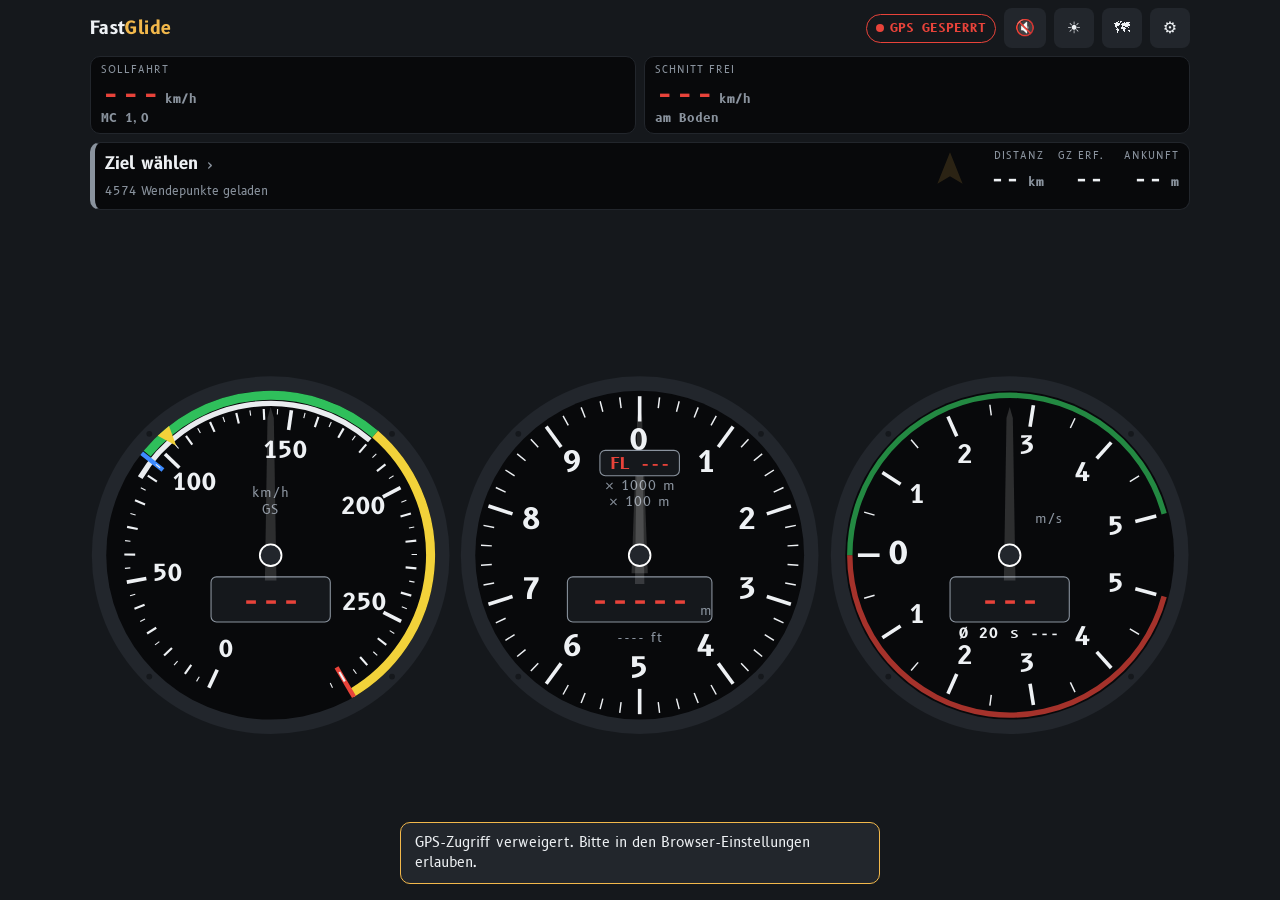
==== commit 2202e03d: "Sollfahrtgeber mit Arcus-Polare, Windschätzung, Netto, Schnitt (Aufgabe/frei), Endanflug nach MacCre" ====
--- a/index.html
+++ b/index.html
@@ -32,6 +32,18 @@
       </div>
     </div>
 
+    <section class="digi" aria-label="Digitale Anzeigen">
+      <div class="digi-c d-full"><span class="fg-k" id="d-spd-k">Fahrt GS</span><span class="digi-n"><b id="d-spd">---</b> km/h</span><span class="digi-s" id="d-wind">Wind ---</span></div>
+      <div class="digi-c d-full"><span class="fg-k">Höhe</span><span class="digi-n"><b id="d-alt">-----</b> m</span><span class="digi-s" id="d-altft">---- ft · FL ---</span></div>
+      <div class="digi-c d-full"><span class="fg-k">Vario</span><span class="digi-n"><b id="d-var">---</b> m/s</span><span class="digi-s" id="d-avg">Ø ---</span></div>
+      <button type="button" class="digi-c d-stf" id="d-stf-box" aria-label="Sollfahrt, tippen für MC, Flächenbelastung und Mücken">
+        <span class="fg-k">Sollfahrt</span><span class="digi-n"><b id="d-stf">---</b> km/h <i id="d-stf-cmd" class="stf-cmd"></i></span><span class="digi-s" id="d-stf-s">MC ---</span>
+      </button>
+      <button type="button" class="digi-c d-avgspd" id="d-avg-box" aria-label="Schnitt, tippen für Details">
+        <span class="fg-k" id="d-tsk-k">Schnitt</span><span class="digi-n"><b id="d-tsk">---</b> km/h</span><span class="digi-s" id="d-tsk-s">---</span>
+      </button>
+    </section>
+
     <section id="fg" class="fg" data-state="none" role="button" tabindex="0" aria-label="Endanflug: Ziel wählen">
       <div class="fg-head"><span class="fg-name">Endanflug</span><span class="fg-code"></span></div>
       <div class="fg-vals">
@@ -41,7 +53,7 @@
         </div>
         <div class="fg-v"><span class="fg-k">Distanz</span><span class="fg-n"><b id="fg-dist">--</b> km</span></div>
         <div class="fg-v fg-ld"><span class="fg-k">GZ erf.</span><span class="fg-n"><b id="fg-ld">--</b></span></div>
-        <div class="fg-v"><span class="fg-k">Zielhöhe</span><span class="fg-n"><b id="fg-elev">--</b> m</span></div>
+        <div class="fg-v fg-arr"><span class="fg-k">Ankunft</span><span class="fg-n"><b id="fg-arr">--</b> m</span></div>
       </div>
       <div class="fg-note">Wendepunktdatei in ⚙ laden</div>
     </section>
@@ -65,11 +77,6 @@
         </div>
         <button id="task-chip" class="task-chip" type="button" title="Aufgaben-Info" hidden></button>
       </div>
-      <div class="digi">
-        <div class="digi-c"><span class="fg-k">Fahrt GS</span><span class="digi-n"><b id="d-spd">---</b> km/h</span></div>
-        <div class="digi-c"><span class="fg-k">Höhe</span><span class="digi-n"><b id="d-alt">-----</b> m</span><span class="digi-s" id="d-altft">---- ft · FL ---</span></div>
-        <div class="digi-c"><span class="fg-k">Vario</span><span class="digi-n"><b id="d-var">---</b> m/s</span><span class="digi-s" id="d-avg">Ø ---</span></div>
-      </div>
     </section>
 
     <section id="replay" class="replay" hidden aria-label="Flug abspielen">
@@ -112,6 +119,45 @@
     </form>
   </dialog>
 
+  <dialog id="stf-dlg" class="stf-dlg">
+    <form method="dialog" class="settings">
+      <h2 tabindex="-1" autofocus>Sollfahrt</h2>
+      <div class="stepper">
+        <span class="fg-k">MC (m/s)</span>
+        <button type="button" data-step="mc:-0.5" aria-label="MC minus 0,5">−</button>
+        <input id="mc" type="number" inputmode="decimal" step="0.1" min="0" max="6">
+        <button type="button" data-step="mc:0.5" aria-label="MC plus 0,5">+</button>
+      </div>
+      <div class="stepper">
+        <span class="fg-k">Flächenbel. (kg/m²)</span>
+        <button type="button" data-step="wl:-1" aria-label="Flächenbelastung minus 1">−</button>
+        <input id="wing-loading" type="number" inputmode="decimal" step="0.1" min="20" max="80">
+        <button type="button" data-step="wl:1" aria-label="Flächenbelastung plus 1">+</button>
+      </div>
+      <div class="stepper">
+        <span class="fg-k">Mücken (%)</span>
+        <button type="button" data-step="bugs:-5" aria-label="Mücken minus 5">−</button>
+        <input id="bugs" type="number" inputmode="numeric" step="1" min="0" max="50">
+        <button type="button" data-step="bugs:5" aria-label="Mücken plus 5">+</button>
+      </div>
+      <p class="hint" id="stf-info"></p>
+      <button class="primary">Schließen</button>
+    </form>
+  </dialog>
+
+  <dialog id="avg-dlg">
+    <form method="dialog" class="settings">
+      <h2 tabindex="-1" autofocus>Schnitt</h2>
+      <dl id="avg-facts" class="ti-facts"></dl>
+      <p class="hint">Mit Aufgabe: ab dem letzten Abflug (Startlinie überflogen bzw. Startkreis verlassen), bezogen auf die bereits geflogene Aufgabenstrecke.
+        Ohne Aufgabe: ab Motor aus bzw. Ausklinken, Strecke über bis zu 6 Schenkel bis zur Position optimiert.
+        Live sieht das Handy weder Motor noch Seil: erkannt wird der erste Bart oder das erste deutliche Sinken nach dem Steigflug.</p>
+      <button type="button" id="avg-now">Start ohne Aufgabe: jetzt</button>
+      <button type="button" id="avg-auto">Start ohne Aufgabe: automatisch</button>
+      <button class="primary">Schließen</button>
+    </form>
+  </dialog>
+
   <dialog id="settings">
     <form method="dialog" class="settings">
       <h2>Einstellungen</h2>
@@ -143,10 +189,23 @@
         <label>Sicherheitshöhe über Ziel (m)
           <input id="safety-height" type="number" inputmode="numeric" step="10" min="0">
         </label>
-        <label>Sichere Gleitzahl (darunter grün)
-          <input id="safe-glide" type="number" inputmode="numeric" step="1" min="5">
-        </label>
-        <p class="hint">Gelb bis zur besten Gleitzahl des Flugzeugs, darüber rot. Die Rechnung berücksichtigt weder Wind noch Sinken.</p>
+        <p class="hint">Der Endanflug rechnet mit der Polare, dem MC-Wert und dem geschätzten Wind (siehe Sollfahrt).
+          „Ankunft“ ist die Höhe über Ziel plus Sicherheitshöhe bzw. über der Mindest-Ankunftshöhe der Aufgabe.
+          Grün: mit MC erreichbar. Gelb: nur mit MC 0 (bestes Gleiten). Rot: nicht erreichbar.</p>
+      </fieldset>
+
+      <fieldset>
+        <legend>Sollfahrt und Polare</legend>
+        <label>Polare
+          <select id="polar"></select>
+        </label>
+        <p class="hint" id="polar-info"></p>
+        <button type="button" id="open-stf">MC, Flächenbelastung, Mücken …</button>
+        <label class="row"><input id="stf-tone" type="checkbox"> Sollfahrtton im Geradeausflug</label>
+        <p class="hint">Das Handy misst keine Fahrt durch die Luft. Der Wind wird beim Kreisen (auch bei Wenden am Hang über ⅔ Kreis) aus dem Versatz geschätzt.
+          Daraus folgen Fahrt durch die Luft (IAS, berechnet), Netto-Steigen und die Sollfahrt zum Delfinfliegen.
+          Ohne Windschätzung (oder älter als 20 min) gilt die Sollfahrt für ruhige Luft, verglichen wird dann mit der Fahrt über Grund.
+          Ton: zu schnell = Pieptöne (ziehen), zu langsam = tiefer Dauerton (drücken), innerhalb ±5 km/h still.</p>
       </fieldset>
 
       <fieldset>
@@ -274,7 +333,7 @@
         <label class="row"><input id="sim" type="checkbox"> Simulation statt GPS</label>
       </fieldset>
 
-      <p class="hint warn">Die Fahrt ist die GPS-Geschwindigkeit über Grund, nicht die angezeigte Fahrt (IAS).
+      <p class="hint warn">Die Fahrt ist die GPS-Geschwindigkeit über Grund bzw. mit geschätztem Wind eine berechnete Fahrt durch die Luft.
         Sie ersetzt keinen Fahrtmesser.</p>
 
       <button id="close-settings" class="primary">Schließen</button>
--- a/css/style.css
+++ b/css/style.css
@@ -79,6 +79,8 @@
 .mark-red { stroke: var(--red); stroke-width: 2.5; }
 .mark-blue { stroke: var(--blue); stroke-width: 2.5; }
 .mark-tri { fill: var(--yellow); }
+.stf-bug { fill: var(--accent); stroke: var(--face); stroke-width: 1; }
+body.stale .stf-bug { opacity: .2; }
 .arc-climb { stroke: var(--green); stroke-width: 3; fill: none; opacity: .7; }
 .arc-sink { stroke: var(--red); stroke-width: 3; fill: none; opacity: .7; }
 .avg { font-family: var(--font-num); font-size: 8px; fill: var(--ink); }
@@ -136,9 +138,9 @@
 .fg-k { font-size: .62rem; letter-spacing: .1em; text-transform: uppercase; color: var(--muted); }
 .fg-n { font-family: var(--font-num); font-size: .75rem; color: var(--muted); white-space: nowrap; }
 .fg-n b { font-size: 1.45rem; color: var(--ink); }
-.fg[data-state="ok"] .fg-ld b { color: var(--green); }
-.fg[data-state="warn"] .fg-ld b { color: var(--yellow); }
-.fg[data-state="bad"] .fg-ld b { color: var(--red); }
+.fg[data-state="ok"] .fg-arr b { color: var(--green); }
+.fg[data-state="warn"] .fg-arr b { color: var(--yellow); }
+.fg[data-state="bad"] .fg-arr b { color: var(--red); }
 .fg-dir { display: flex; flex-direction: column; align-items: center; justify-content: center; width: 52px; }
 .fg-dir svg { width: 42px; height: 42px; display: block; }
 .fg-arrow { transform-origin: 20px 20px; transform-box: view-box; transition: transform .6s ease-out; }
@@ -207,12 +209,25 @@
   font-size: 1.5rem; min-width: 48px; min-height: 48px; border-radius: 50%;
   background: var(--accent); color: #111; box-shadow: 0 2px 8px rgb(0 0 0 / .35);
 }
-.digi { display: grid; grid-template-columns: repeat(3, minmax(0, 1fr)); gap: 8px; }
+/* Digitale Anzeigen: erste Zeile über dem Endanflug. Auf der Instrumentenseite nur Sollfahrt und Schnitt. */
+.digi { display: grid; grid-template-columns: repeat(5, minmax(0, 1fr)); gap: 8px; }
 .digi-c { background: var(--face); border: 1px solid var(--bezel); border-radius: 10px; padding: 6px 10px; display: flex; flex-direction: column; min-width: 0; }
-.digi-n { font-family: var(--font-num); font-size: .78rem; color: var(--muted); white-space: nowrap; }
+button.digi-c { font: inherit; color: inherit; text-align: left; min-height: 0; cursor: pointer; }
+.digi-n { font-family: var(--font-num); font-size: .78rem; color: var(--muted); white-space: nowrap; display: flex; align-items: baseline; gap: 4px; }
 .digi-n b { font-size: 1.9rem; color: var(--ink); line-height: 1.1; }
-.digi-s { font-family: var(--font-num); font-size: .72rem; color: var(--muted); }
-@media (max-width: 400px) { .digi-n b { font-size: 1.55rem; } }
+.digi-s { font-family: var(--font-num); font-size: .72rem; color: var(--muted); white-space: nowrap; overflow: hidden; text-overflow: ellipsis; }
+.stf-cmd { font-style: normal; font-weight: 700; font-size: 1.05rem; color: var(--accent); margin-left: auto; }
+.stf-cmd[data-dir="push"] { color: var(--blue); }
+body:not(.map-page) .digi { grid-template-columns: repeat(2, minmax(0, 1fr)); }
+body:not(.map-page) .d-full { display: none; }
+@media (max-width: 700px) {
+  body.map-page .digi { grid-template-columns: repeat(6, minmax(0, 1fr)); gap: 6px; }
+  body.map-page .d-full { grid-column: span 2; }
+  body.map-page .d-stf, body.map-page .d-avgspd { grid-column: span 3; }
+  .digi-c { padding: 4px 8px; }
+  .digi-n b { font-size: 1.55rem; }
+}
+@media (max-width: 400px) { .digi-n b { font-size: 1.35rem; } }
 body.stale .digi-n b { color: var(--red); }
 
 /* Flugzeugsymbol */
@@ -283,3 +298,9 @@
   box-shadow: 0 1px 4px rgb(0 0 0 / .4);
 }
 input[type="url"] { font: inherit; font-size: .95rem; padding: 8px 10px; border-radius: 8px; border: 1px solid var(--muted); background: var(--face); color: var(--ink); }
+
+/* Sollfahrt-Dialog */
+.stepper { display: grid; grid-template-columns: minmax(0, 1fr) 52px 96px 52px; align-items: center; gap: 8px; }
+.stepper button { font-size: 1.5rem; min-height: 48px; padding: 0; }
+.stepper input { text-align: center; width: 100%; }
+.fg-arr b { min-width: 3ch; display: inline-block; text-align: right; }
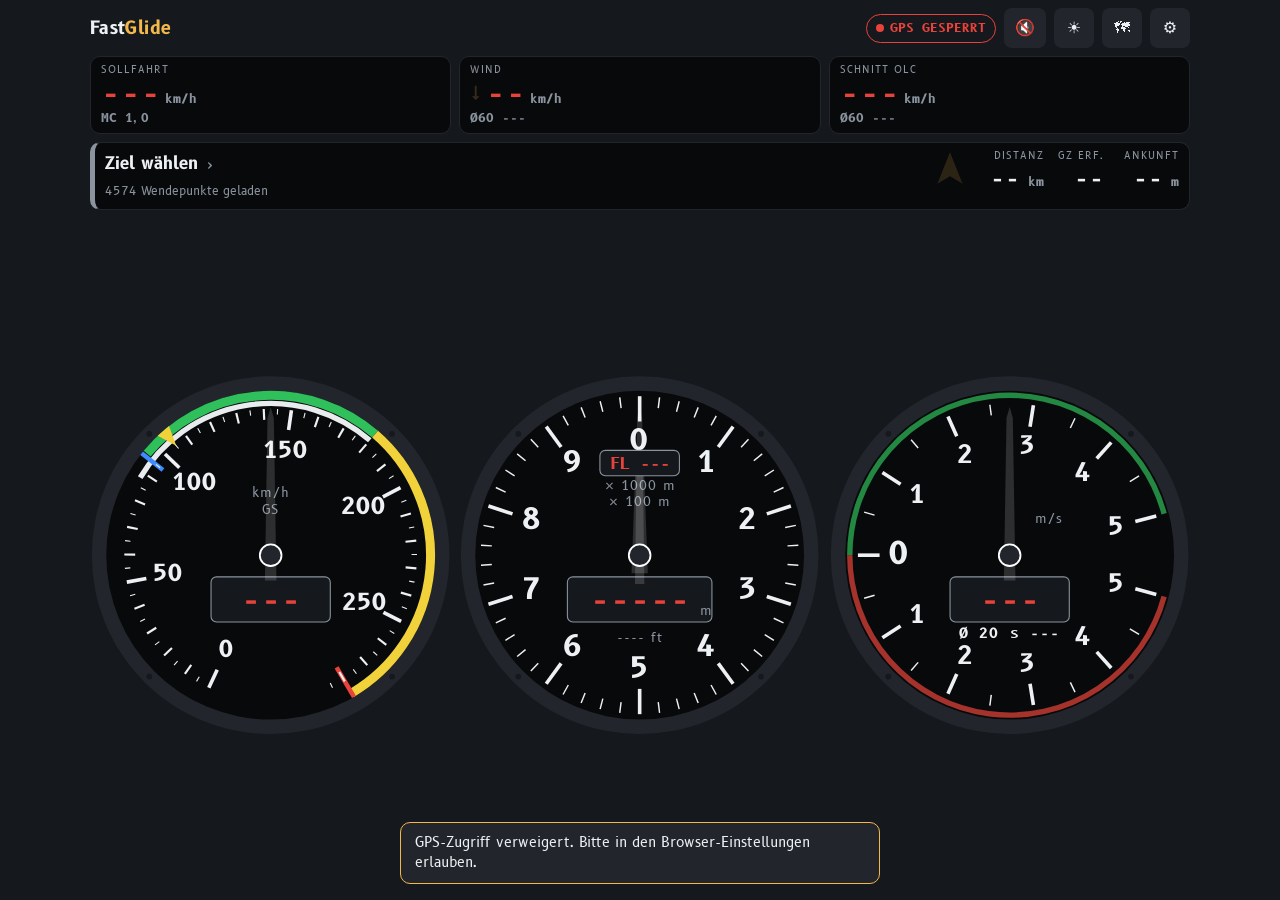
==== commit 4793ac70: "Fahrt und Wind aus der IGC-Datei, Anzeigen für Wind, Weg, OLC und Aufgabe mit 60-Minuten-Mittel, dop" ====
--- a/index.html
+++ b/index.html
@@ -33,14 +33,29 @@
     </div>
 
     <section class="digi" aria-label="Digitale Anzeigen">
-      <div class="digi-c d-full"><span class="fg-k" id="d-spd-k">Fahrt GS</span><span class="digi-n"><b id="d-spd">---</b> km/h</span><span class="digi-s" id="d-wind">Wind ---</span></div>
-      <div class="digi-c d-full"><span class="fg-k">Höhe</span><span class="digi-n"><b id="d-alt">-----</b> m</span><span class="digi-s" id="d-altft">---- ft · FL ---</span></div>
-      <div class="digi-c d-full"><span class="fg-k">Vario</span><span class="digi-n"><b id="d-var">---</b> m/s</span><span class="digi-s" id="d-avg">Ø ---</span></div>
+      <div class="digi-c d-full"><span class="fg-k" id="d-spd-k">Fahrt GS</span><span class="digi-n"><b id="d-spd">---</b><small class="u">km/h</small></span><span class="digi-s" id="d-spd-s">---</span></div>
+      <div class="digi-c d-full"><span class="fg-k">Höhe</span><span class="digi-n"><b id="d-alt">-----</b><small class="u">m</small></span><span class="digi-s" id="d-altft">---- ft · FL ---</span></div>
+      <div class="digi-c d-full"><span class="fg-k">Vario</span><span class="digi-n"><b id="d-var">---</b><small class="u">m/s</small></span><span class="digi-s" id="d-avg">Ø ---</span></div>
       <button type="button" class="digi-c d-stf" id="d-stf-box" aria-label="Sollfahrt, tippen für MC, Flächenbelastung und Mücken">
-        <span class="fg-k">Sollfahrt</span><span class="digi-n"><b id="d-stf">---</b> km/h <i id="d-stf-cmd" class="stf-cmd"></i></span><span class="digi-s" id="d-stf-s">MC ---</span>
-      </button>
-      <button type="button" class="digi-c d-avgspd" id="d-avg-box" aria-label="Schnitt, tippen für Details">
-        <span class="fg-k" id="d-tsk-k">Schnitt</span><span class="digi-n"><b id="d-tsk">---</b> km/h</span><span class="digi-s" id="d-tsk-s">---</span>
+        <span class="fg-k">Sollfahrt</span><span class="digi-n"><b id="d-stf">---</b><small class="u">km/h</small> <i id="d-stf-cmd" class="stf-cmd"></i></span><span class="digi-s" id="d-stf-s">MC ---</span>
+      </button>
+      <button type="button" class="digi-c d-windt" id="d-wind-box" aria-label="Wind, tippen für Details">
+        <span class="fg-k" id="d-wind-k">Wind</span><span class="digi-n"><i id="d-wind-arr" class="wind-arr" aria-hidden="true">↓</i><b id="d-wind">--</b><small class="u">km/h</small></span><span class="digi-s" id="d-wind-s">Ø60 ---</span>
+      </button>
+      <button type="button" class="digi-c d-full d-dist" id="d-dist-box" aria-label="Geflogene Strecke">
+        <span class="fg-k">Weg</span><span class="digi-n"><b id="d-dist">---</b><small class="u">km</small></span><span class="digi-s" id="d-dist-s">Ø60 ---</span>
+      </button>
+      <button type="button" class="digi-c d-full d-olc" id="d-olc-box" aria-label="OLC-Strecke, tippen für Details">
+        <span class="fg-k">OLC km</span><span class="digi-n"><b id="d-olc">---</b><small class="u">km</small></span><span class="digi-s" id="d-olc-s">---</span>
+      </button>
+      <button type="button" class="digi-c d-olcv" id="d-olcv-box" aria-label="Schnitt OLC, tippen für Details">
+        <span class="fg-k">Schnitt OLC</span><span class="digi-n"><b id="d-olcv">---</b><small class="u">km/h</small></span><span class="digi-s" id="d-olcv-s">Ø60 ---</span>
+      </button>
+      <button type="button" class="digi-c d-full d-task" id="d-task-box" aria-label="Geflogene Aufgabenstrecke, tippen für Details">
+        <span class="fg-k">Aufgabe km</span><span class="digi-n"><b id="d-task">---</b><small class="u">km</small></span><span class="digi-s" id="d-task-s">---</span>
+      </button>
+      <button type="button" class="digi-c d-task d-taskv" id="d-taskv-box" aria-label="Schnitt Aufgabe, tippen für Details">
+        <span class="fg-k">Schnitt Aufgabe</span><span class="digi-n"><b id="d-taskv">---</b><small class="u">km/h</small></span><span class="digi-s" id="d-taskv-s">Ø60 ---</span>
       </button>
     </section>
 
@@ -147,13 +162,15 @@
 
   <dialog id="avg-dlg">
     <form method="dialog" class="settings">
-      <h2 tabindex="-1" autofocus>Schnitt</h2>
+      <h2 tabindex="-1" autofocus>Strecke, Schnitt und Wind</h2>
       <dl id="avg-facts" class="ti-facts"></dl>
       <p class="hint">Mit Aufgabe: ab dem letzten Abflug (Startlinie überflogen bzw. Startkreis verlassen), bezogen auf die bereits geflogene Aufgabenstrecke.
-        Ohne Aufgabe: ab Motor aus bzw. Ausklinken, Strecke über bis zu 6 Schenkel bis zur Position optimiert.
+        OLC: ab Motor aus bzw. Ausklinken, Strecke über bis zu 6 Schenkel bis zur Position optimiert.
+        „Ø60“ ist das Mittel der letzten 60 Minuten (bei OLC die über 6 Schenkel optimierte Strecke innerhalb dieser Stunde).
+        „Weg geflogen“ ist die ganze Flugspur ab dem Abheben, mit allen Kreisen.
         Live sieht das Handy weder Motor noch Seil: erkannt wird der erste Bart oder das erste deutliche Sinken nach dem Steigflug.</p>
-      <button type="button" id="avg-now">Start ohne Aufgabe: jetzt</button>
-      <button type="button" id="avg-auto">Start ohne Aufgabe: automatisch</button>
+      <button type="button" id="avg-now">Start OLC: jetzt</button>
+      <button type="button" id="avg-auto">Start OLC: automatisch</button>
       <button class="primary">Schließen</button>
     </form>
   </dialog>
@@ -324,6 +341,8 @@
         <label>IGC-Datei laden
           <input id="igc-file" type="file" accept=".igc,.IGC">
         </label>
+        <label class="row"><input id="igc-air" type="checkbox"> Fahrt und Wind aus der Datei verwenden (wenn der Logger sie aufzeichnet)</label>
+        <p class="hint">Mit Fahrtmesser am Logger (z. B. LXNAV) laufen Sollfahrt, Netto und Endanflug mit echter Fahrt und dem Wind des Loggers. Ohne Häkchen rechnet die App wie am Handy nur aus GPS.</p>
         <button type="button" id="igc-demo">Beispielflug abspielen</button>
         <p class="hint" id="igc-demo-info"></p>
       </fieldset>
--- a/css/style.css
+++ b/css/style.css
@@ -209,25 +209,36 @@
   font-size: 1.5rem; min-width: 48px; min-height: 48px; border-radius: 50%;
   background: var(--accent); color: #111; box-shadow: 0 2px 8px rgb(0 0 0 / .35);
 }
-/* Digitale Anzeigen: erste Zeile über dem Endanflug. Auf der Instrumentenseite nur Sollfahrt und Schnitt. */
+/* Digitale Anzeigen: oben über dem Endanflug. Auf der Instrumentenseite nur Sollfahrt, Wind und Schnitt. */
 .digi { display: grid; grid-template-columns: repeat(5, minmax(0, 1fr)); gap: 8px; }
 .digi-c { background: var(--face); border: 1px solid var(--bezel); border-radius: 10px; padding: 6px 10px; display: flex; flex-direction: column; min-width: 0; }
 button.digi-c { font: inherit; color: inherit; text-align: left; min-height: 0; cursor: pointer; }
-.digi-n { font-family: var(--font-num); font-size: .78rem; color: var(--muted); white-space: nowrap; display: flex; align-items: baseline; gap: 4px; }
+.digi-c .fg-k { white-space: nowrap; overflow: hidden; text-overflow: ellipsis; }
+.digi-n { font-family: var(--font-num); font-size: .78rem; color: var(--muted); white-space: nowrap; display: flex; align-items: baseline; gap: 4px; overflow: hidden; }
 .digi-n b { font-size: 1.9rem; color: var(--ink); line-height: 1.1; }
+.digi-n .u { font-size: inherit; }
 .digi-s { font-family: var(--font-num); font-size: .72rem; color: var(--muted); white-space: nowrap; overflow: hidden; text-overflow: ellipsis; }
 .stf-cmd { font-style: normal; font-weight: 700; font-size: 1.05rem; color: var(--accent); margin-left: auto; }
 .stf-cmd[data-dir="push"] { color: var(--blue); }
-body:not(.map-page) .digi { grid-template-columns: repeat(2, minmax(0, 1fr)); }
-body:not(.map-page) .d-full { display: none; }
+.wind-arr { font-style: normal; font-weight: 700; font-size: 1.2rem; color: var(--accent); display: inline-block; align-self: center; transition: transform .6s ease-out; }
+.wind-arr[data-off] { opacity: .2; }
+body:not(.has-task) .d-task { display: none; }
+body:not(.map-page) .digi { grid-template-columns: repeat(3, minmax(0, 1fr)); }
+body:not(.map-page) .digi > * { display: none; }
+body:not(.map-page) .d-stf, body:not(.map-page) .d-windt,
+body:not(.map-page):not(.has-task) .d-olcv, body:not(.map-page).has-task .d-taskv { display: flex; }
 @media (max-width: 700px) {
-  body.map-page .digi { grid-template-columns: repeat(6, minmax(0, 1fr)); gap: 6px; }
-  body.map-page .d-full { grid-column: span 2; }
-  body.map-page .d-stf, body.map-page .d-avgspd { grid-column: span 3; }
-  .digi-c { padding: 4px 8px; }
-  .digi-n b { font-size: 1.55rem; }
-}
-@media (max-width: 400px) { .digi-n b { font-size: 1.35rem; } }
+  body.map-page .digi { grid-template-columns: repeat(4, minmax(0, 1fr)); gap: 5px; }
+  body.map-page .d-task { grid-column: span 2; }
+  .digi-c { padding: 3px 6px; border-radius: 8px; }
+  .digi-c .fg-k { font-size: .56rem; letter-spacing: .04em; }
+  .digi-n { font-size: .66rem; gap: 2px; }
+  .digi-n b { font-size: 1.3rem; }
+  .digi-s { font-size: .62rem; }
+  .stf-cmd { font-size: .85rem; }
+}
+@media (max-width: 440px) { .digi-n .u { display: none; } }
+@media (max-width: 400px) { .digi-n b { font-size: 1.15rem; } .digi-s { font-size: .58rem; } }
 body.stale .digi-n b { color: var(--red); }
 
 /* Flugzeugsymbol */
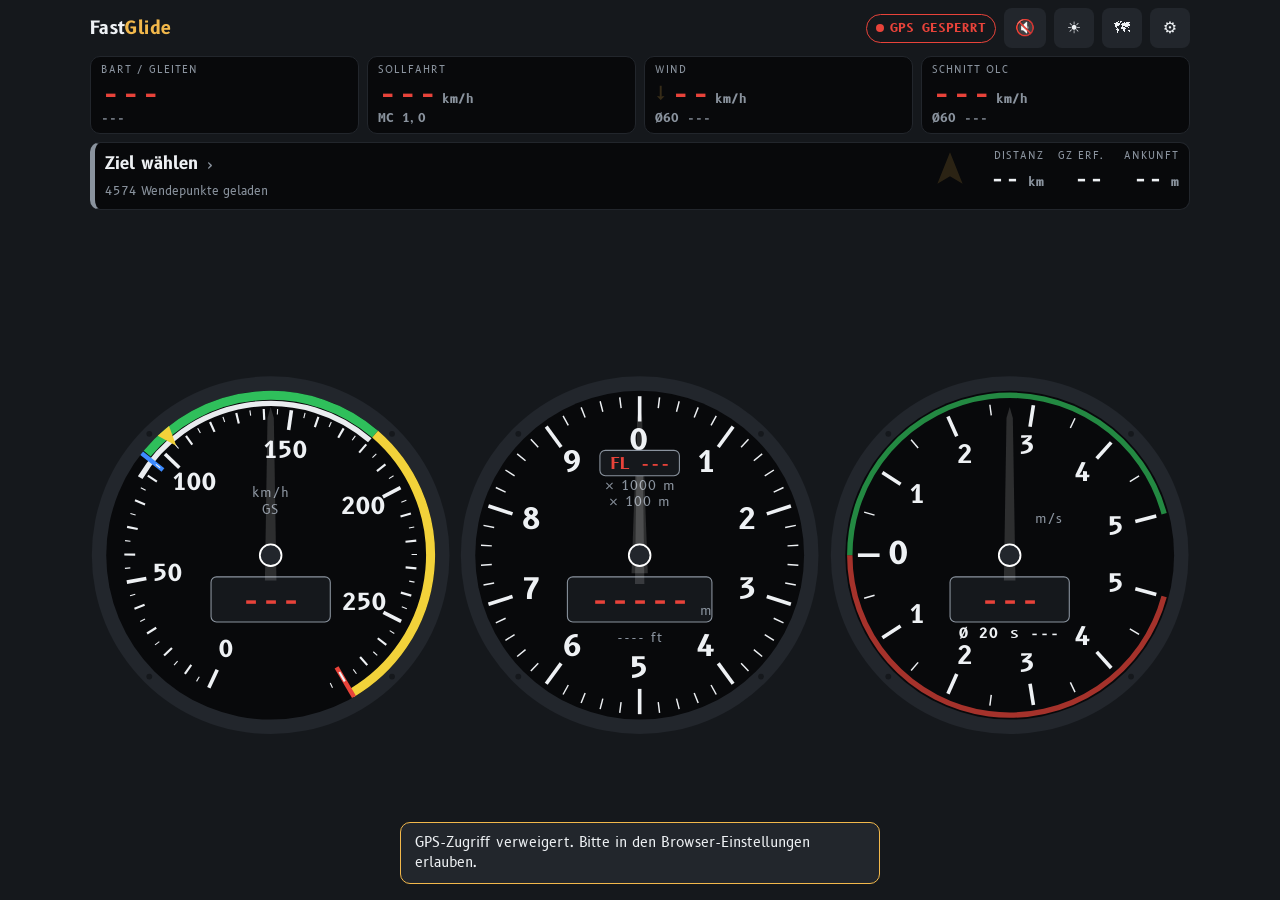
==== commit 6fbb61d0: "3D: ruhige Kamera beim Kreisen (Blick in weitere Flugrichtung, Bartmitte); Anzeige Bartsteigen bzw. " ====
--- a/index.html
+++ b/index.html
@@ -36,6 +36,7 @@
       <div class="digi-c d-full"><span class="fg-k" id="d-spd-k">Fahrt GS</span><span class="digi-n"><b id="d-spd">---</b><small class="u">km/h</small></span><span class="digi-s" id="d-spd-s">---</span></div>
       <div class="digi-c d-full"><span class="fg-k">Höhe</span><span class="digi-n"><b id="d-alt">-----</b><small class="u">m</small></span><span class="digi-s" id="d-altft">---- ft · FL ---</span></div>
       <div class="digi-c d-full"><span class="fg-k">Vario</span><span class="digi-n"><b id="d-var">---</b><small class="u">m/s</small></span><span class="digi-s" id="d-avg">Ø ---</span></div>
+      <div class="digi-c d-phase" aria-live="off"><span class="fg-k" id="d-ph-k">Bart / Gleiten</span><span class="digi-n"><b id="d-ph">---</b><small class="u" id="d-ph-u"></small></span><span class="digi-s" id="d-ph-s">---</span></div>
       <button type="button" class="digi-c d-stf" id="d-stf-box" aria-label="Sollfahrt, tippen für MC, Flächenbelastung und Mücken">
         <span class="fg-k">Sollfahrt</span><span class="digi-n"><b id="d-stf">---</b><small class="u">km/h</small> <i id="d-stf-cmd" class="stf-cmd"></i></span><span class="digi-s" id="d-stf-s">MC ---</span>
       </button>
@@ -213,10 +214,30 @@
 
       <fieldset>
         <legend>Sollfahrt und Polare</legend>
-        <label>Polare
+        <label>Flugzeug / Polare
+          <input id="polar-search" type="search" placeholder="Suchen, z. B. Ventus, LS 8, ASK 21" autocomplete="off">
           <select id="polar"></select>
         </label>
         <p class="hint" id="polar-info"></p>
+        <div id="custom-polar" class="custom-polar" hidden>
+          <p class="hint">Eigene Polare: drei Punkte (Fahrt IAS in km/h, Sinken in m/s) bei der Bezugsmasse, z. B. aus dem Flughandbuch.
+            Langsamer Punkt nahe dem geringsten Sinken, mittlerer Punkt um 130 km/h, schneller Punkt um 170–200 km/h.</p>
+          <label>Name <input id="cp-name" type="text" autocomplete="off"></label>
+          <div class="cp-grid">
+            <label>Bezugsmasse (kg) <input id="cp-mass" type="number" inputmode="decimal" step="1"></label>
+            <label>Flügelfläche (m²) <input id="cp-area" type="number" inputmode="decimal" step="0.01"></label>
+            <label>v1 (km/h) <input id="cp-v1" type="number" inputmode="decimal"></label>
+            <label>Sinken 1 (m/s) <input id="cp-s1" type="number" inputmode="decimal" step="0.01"></label>
+            <label>v2 (km/h) <input id="cp-v2" type="number" inputmode="decimal"></label>
+            <label>Sinken 2 (m/s) <input id="cp-s2" type="number" inputmode="decimal" step="0.01"></label>
+            <label>v3 (km/h) <input id="cp-v3" type="number" inputmode="decimal"></label>
+            <label>Sinken 3 (m/s) <input id="cp-s3" type="number" inputmode="decimal" step="0.01"></label>
+            <label>v<sub>NO</sub> (km/h, optional) <input id="cp-vno" type="number" inputmode="decimal"></label>
+            <label>VNE (km/h, optional) <input id="cp-vne" type="number" inputmode="decimal"></label>
+          </div>
+          <button type="button" id="cp-save">Eigene Polare übernehmen</button>
+        </div>
+        <p class="hint">Fahrtmesser: Beim Arcus M die Markierungen aus dem Flughandbuch. Bei anderen Typen nur ein gelber Strich bei v<sub>NO</sub> (Ende des grünen Bogens), soweit bekannt. Bitte den eigenen Fahrtmesser beachten.</p>
         <button type="button" id="open-stf">MC, Flächenbelastung, Mücken …</button>
         <label class="row"><input id="stf-tone" type="checkbox"> Sollfahrtton im Geradeausflug</label>
         <p class="hint">Das Handy misst keine Fahrt durch die Luft. Der Wind wird beim Kreisen (auch bei Wenden am Hang über ⅔ Kreis) aus dem Versatz geschätzt.
--- a/css/style.css
+++ b/css/style.css
@@ -78,6 +78,7 @@
 .arc-yellow { stroke: var(--yellow); stroke-width: 5; fill: none; }
 .mark-red { stroke: var(--red); stroke-width: 2.5; }
 .mark-blue { stroke: var(--blue); stroke-width: 2.5; }
+.mark-yellow { stroke: var(--yellow); stroke-width: 2.5; }
 .mark-tri { fill: var(--yellow); }
 .stf-bug { fill: var(--accent); stroke: var(--face); stroke-width: 1; }
 body.stale .stf-bug { opacity: .2; }
@@ -210,7 +211,11 @@
   background: var(--accent); color: #111; box-shadow: 0 2px 8px rgb(0 0 0 / .35);
 }
 /* Digitale Anzeigen: oben über dem Endanflug. Auf der Instrumentenseite nur Sollfahrt, Wind und Schnitt. */
-.digi { display: grid; grid-template-columns: repeat(5, minmax(0, 1fr)); gap: 8px; }
+.digi { display: grid; grid-template-columns: repeat(6, minmax(0, 1fr)); gap: 8px; }
+.d-taskv { grid-column: span 2; }
+body:not(.has-task) .d-dist, body:not(.has-task) .d-olc, body:not(.has-task) .d-olcv { grid-column: span 2; }
+.d-phase[data-mode="thermal"] .digi-n b { color: var(--green); }
+.d-phase[data-mode="thermal"][data-sink] .digi-n b { color: var(--red); }
 .digi-c { background: var(--face); border: 1px solid var(--bezel); border-radius: 10px; padding: 6px 10px; display: flex; flex-direction: column; min-width: 0; }
 button.digi-c { font: inherit; color: inherit; text-align: left; min-height: 0; cursor: pointer; }
 .digi-c .fg-k { white-space: nowrap; overflow: hidden; text-overflow: ellipsis; }
@@ -223,13 +228,15 @@
 .wind-arr { font-style: normal; font-weight: 700; font-size: 1.2rem; color: var(--accent); display: inline-block; align-self: center; transition: transform .6s ease-out; }
 .wind-arr[data-off] { opacity: .2; }
 body:not(.has-task) .d-task { display: none; }
-body:not(.map-page) .digi { grid-template-columns: repeat(3, minmax(0, 1fr)); }
-body:not(.map-page) .digi > * { display: none; }
-body:not(.map-page) .d-stf, body:not(.map-page) .d-windt,
+body:not(.map-page) .digi { grid-template-columns: repeat(4, minmax(0, 1fr)); }
+body:not(.map-page) .digi > * { display: none; grid-column: auto; }
+body:not(.map-page) .d-stf, body:not(.map-page) .d-windt, body:not(.map-page) .d-phase,
 body:not(.map-page):not(.has-task) .d-olcv, body:not(.map-page).has-task .d-taskv { display: flex; }
 @media (max-width: 700px) {
   body.map-page .digi { grid-template-columns: repeat(4, minmax(0, 1fr)); gap: 5px; }
-  body.map-page .d-task { grid-column: span 2; }
+  body.map-page .digi > * { grid-column: auto; }
+  body.map-page .d-taskv { grid-column: span 2; }
+  body.map-page:not(.has-task) .d-olcv { grid-column: span 4; }
   .digi-c { padding: 3px 6px; border-radius: 8px; }
   .digi-c .fg-k { font-size: .56rem; letter-spacing: .04em; }
   .digi-n { font-size: .66rem; gap: 2px; }
@@ -310,6 +317,12 @@
 }
 input[type="url"] { font: inherit; font-size: .95rem; padding: 8px 10px; border-radius: 8px; border: 1px solid var(--muted); background: var(--face); color: var(--ink); }
 
+/* Eigene Polare */
+.custom-polar { display: flex; flex-direction: column; gap: 10px; }
+.cp-grid { display: grid; grid-template-columns: 1fr 1fr; gap: 8px 10px; }
+.cp-grid input { width: 100%; }
+input[type="text"] { font: inherit; font-size: 1rem; padding: 8px 10px; border-radius: 8px; border: 1px solid var(--muted); background: var(--face); color: var(--ink); }
+
 /* Sollfahrt-Dialog */
 .stepper { display: grid; grid-template-columns: minmax(0, 1fr) 52px 96px 52px; align-items: center; gap: 8px; }
 .stepper button { font-size: 1.5rem; min-height: 48px; padding: 0; }
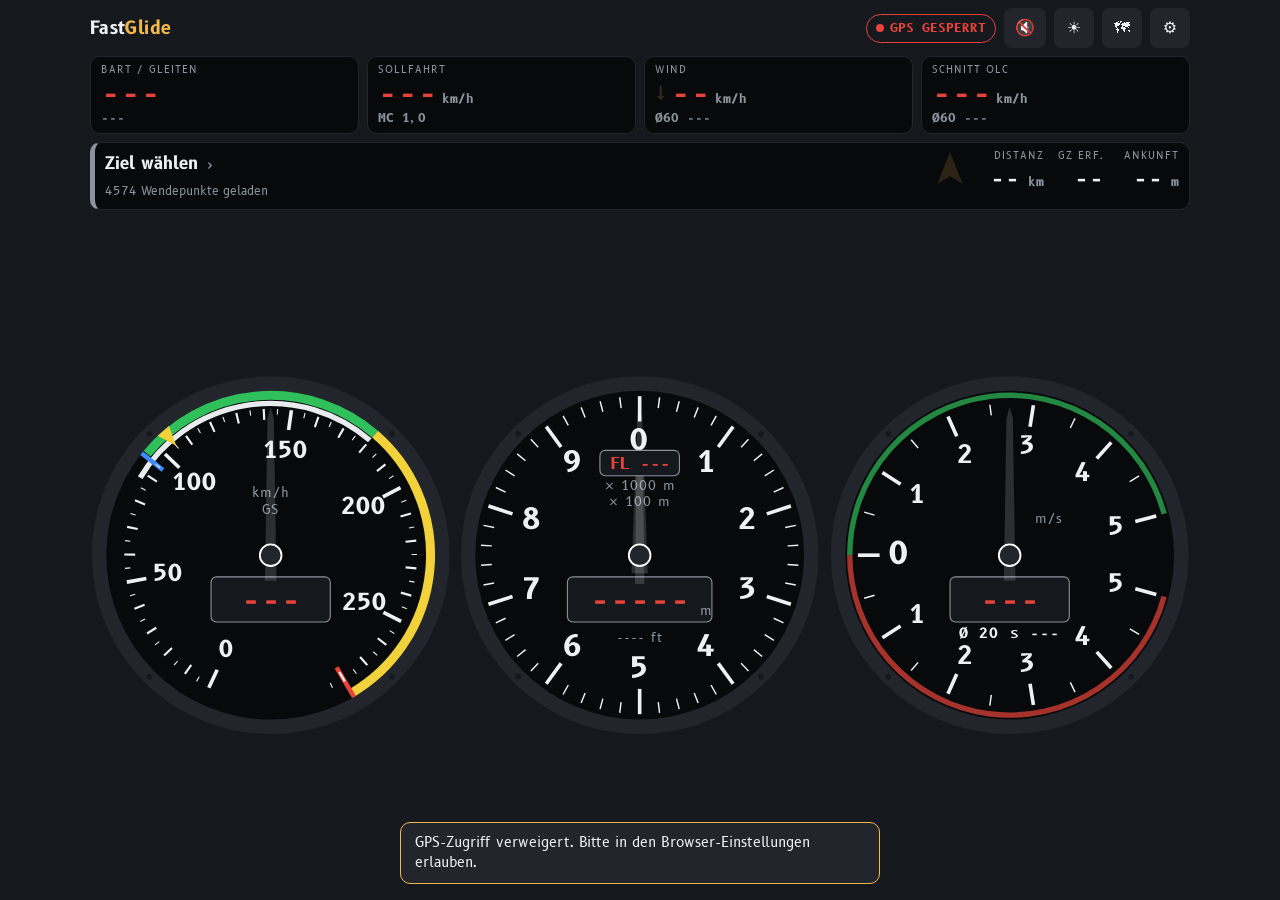
==== commit bfaf4890: "3D: Cockpitansicht mit Instrumentenpilz (Fahrtmesser, Vario, Höhenmesser), Horizont kippt mit der Qu" ====
--- a/index.html
+++ b/index.html
@@ -84,10 +84,12 @@
       <div class="map-wrap">
         <div id="map" aria-label="Karte"></div>
         <div id="map3d" aria-label="3D-Karte" hidden></div>
+        <div id="cockpit" class="cockpit" hidden></div>
         <button id="recenter" class="recenter" title="Auf Flugzeug zentrieren" hidden>⌖</button>
         <button id="follow3d" class="recenter" title="Wieder hinter dem Flugzeug" hidden>⌖</button>
         <div class="map-toggles">
           <button id="tg-3d" class="tg-mode" type="button" aria-pressed="false" title="3D-Ansicht">3D</button>
+          <button id="tg-cockpit" class="tg-mode" type="button" aria-pressed="false" title="Blick aus dem Cockpit mit Instrumenten" hidden>Cockpit</button>
           <button id="tg-airspace" type="button" aria-pressed="true">Luftraum</button>
           <button id="tg-task" type="button" aria-pressed="true" hidden>Aufgabe</button>
         </div>
--- a/css/style.css
+++ b/css/style.css
@@ -203,7 +203,15 @@
 .mapview { flex: 1; min-height: 0; display: flex; flex-direction: column; gap: 8px; }
 .map-wrap { position: relative; flex: 1; min-height: 0; border-radius: 10px; overflow: hidden; border: 1px solid var(--bezel); }
 #map, #map3d { position: absolute; inset: 0; background: #d9dde2; }
-.m3-ctrl { position: absolute; top: 10px; left: 10px; z-index: 2; display: flex; flex-direction: column; gap: 6px; }
+/* Cockpitansicht: Pilz unten mittig, höchstens ein Drittel der Höhe; Instrumente immer im Nachtschema */
+.cockpit {
+  position: absolute; left: 0; right: 0; bottom: 0; height: 33.3%; z-index: 1; pointer-events: none;
+  --bezel: #22262c; --face: #08090b; --ink: #eef1f4; --muted: #8a939e; --needle: #fff; --accent: #f2b84b; --panel: #15181c;
+  --green: #2fbf5b; --yellow: #f2d23a; --red: #e8433a; --blue: #3d8bff; --white-arc: #e9ecef;
+}
+.cockpit .ck-svg { width: 100%; height: 100%; display: block; }
+.m3-ctrl.ck-hide { display: none; }
+.m3-ctrl {position: absolute; top: 10px; left: 10px; z-index: 2; display: flex; flex-direction: column; gap: 6px; }
 .m3-ctrl button { width: 44px; height: 44px; font-size: 1.4rem; background: #fff; color: #111; border: 1px solid #c9ced4; box-shadow: 0 1px 4px rgb(0 0 0 / .25); }
 .recenter {
   position: absolute; right: 10px; bottom: 26px; z-index: 1000;
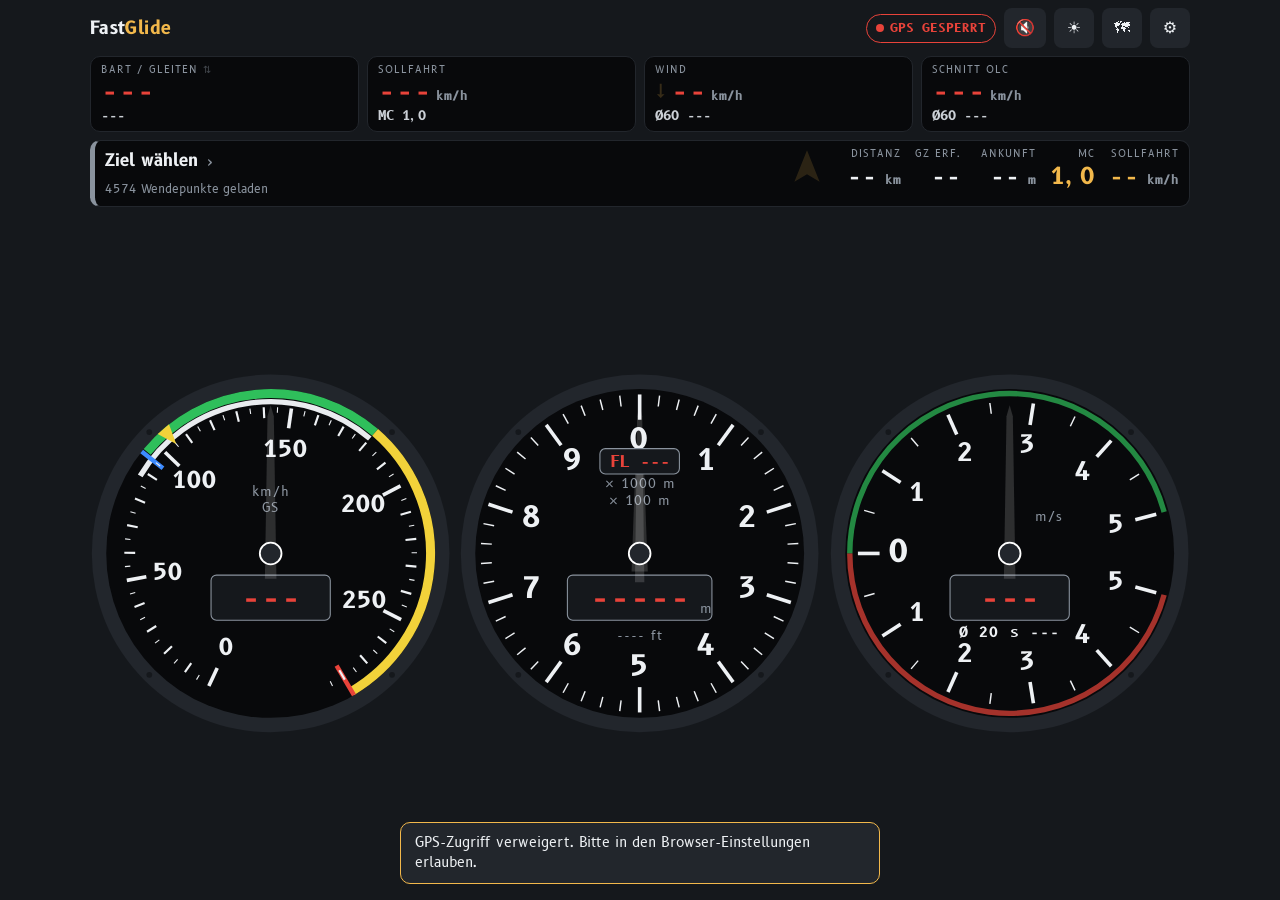
==== commit 053854a7: "Desktop: Anzeigen links und rechts neben der Karte, Antippen tauscht obere und untere Anzeige, Gleit" ====
--- a/index.html
+++ b/index.html
@@ -33,13 +33,19 @@
     </div>
 
     <section class="digi" aria-label="Digitale Anzeigen">
-      <div class="digi-c d-full"><span class="fg-k" id="d-spd-k">Fahrt GS</span><span class="digi-n"><b id="d-spd">---</b><small class="u">km/h</small></span><span class="digi-s" id="d-spd-s">---</span></div>
-      <div class="digi-c d-full"><span class="fg-k">Höhe</span><span class="digi-n"><b id="d-alt">-----</b><small class="u">m</small></span><span class="digi-s" id="d-altft">---- ft · FL ---</span></div>
-      <div class="digi-c d-full"><span class="fg-k">Vario</span><span class="digi-n"><b id="d-var">---</b><small class="u">m/s</small></span><span class="digi-s" id="d-avg">Ø ---</span></div>
-      <div class="digi-c d-phase" aria-live="off"><span class="fg-k" id="d-ph-k">Bart / Gleiten</span><span class="digi-n"><b id="d-ph">---</b><small class="u" id="d-ph-u"></small></span><span class="digi-s" id="d-ph-s">---</span></div>
+      <!-- Links: Flugzustand (antippen wechselt obere und untere Anzeige), rechts: Wind, Strecke, Schnitt.
+           Auf schmalen Bildschirmen stehen beide Gruppen zusammen als Raster über Endanflug und Karte. -->
+      <div class="digi-l">
+      <button type="button" class="digi-c d-full d-swap" data-swap="spd" aria-label="Fahrt, tippen zum Wechseln"><span class="fg-k" id="d-spd-k">Fahrt GS</span><span class="digi-n"><b id="d-spd">---</b><small class="u">km/h</small></span><span class="digi-s" id="d-spd-s">---</span></button>
+      <button type="button" class="digi-c d-full d-swap" data-swap="alt" aria-label="Höhe, tippen zum Wechseln"><span class="fg-k">Höhe</span><span class="digi-n"><b id="d-alt">-----</b><small class="u" id="d-alt-u">m</small></span><span class="digi-s" id="d-altft">---- ft · FL ---</span></button>
+      <button type="button" class="digi-c d-full d-swap" data-swap="var" aria-label="Vario, tippen zum Wechseln"><span class="fg-k" id="d-var-k">Vario</span><span class="digi-n"><b id="d-var">---</b><small class="u">m/s</small></span><span class="digi-s" id="d-avg">Ø ---</span></button>
+      <button type="button" class="digi-c d-phase d-swap" data-swap="ph" aria-label="Bart oder Gleitflug, tippen zum Wechseln" aria-live="off"><span class="fg-k" id="d-ph-k">Bart / Gleiten</span><span class="digi-n"><b id="d-ph">---</b><small class="u" id="d-ph-u"></small></span><span class="digi-s" id="d-ph-s">---</span></button>
       <button type="button" class="digi-c d-stf" id="d-stf-box" aria-label="Sollfahrt, tippen für MC, Flächenbelastung und Mücken">
         <span class="fg-k">Sollfahrt</span><span class="digi-n"><b id="d-stf">---</b><small class="u">km/h</small> <i id="d-stf-cmd" class="stf-cmd"></i></span><span class="digi-s" id="d-stf-s">MC ---</span>
       </button>
+      <button type="button" class="digi-c d-full d-ld d-swap" data-swap="ld" aria-label="Gleitzahl über Grund, tippen zum Wechseln"><span class="fg-k" id="d-ld-k">Gleitzahl 30 s</span><span class="digi-n"><b id="d-ld">---</b></span><span class="digi-s" id="d-ld-s">Ø 2 min ---</span></button>
+      </div>
+      <div class="digi-r">
       <button type="button" class="digi-c d-windt" id="d-wind-box" aria-label="Wind, tippen für Details">
         <span class="fg-k" id="d-wind-k">Wind</span><span class="digi-n"><i id="d-wind-arr" class="wind-arr" aria-hidden="true">↓</i><b id="d-wind">--</b><small class="u">km/h</small></span><span class="digi-s" id="d-wind-s">Ø60 ---</span>
       </button>
@@ -58,6 +64,7 @@
       <button type="button" class="digi-c d-task d-taskv" id="d-taskv-box" aria-label="Schnitt Aufgabe, tippen für Details">
         <span class="fg-k">Schnitt Aufgabe</span><span class="digi-n"><b id="d-taskv">---</b><small class="u">km/h</small></span><span class="digi-s" id="d-taskv-s">Ø60 ---</span>
       </button>
+      </div>
     </section>
 
     <section id="fg" class="fg" data-state="none" role="button" tabindex="0" aria-label="Endanflug: Ziel wählen">
@@ -70,6 +77,8 @@
         <div class="fg-v"><span class="fg-k">Distanz</span><span class="fg-n"><b id="fg-dist">--</b> km</span></div>
         <div class="fg-v fg-ld"><span class="fg-k">GZ erf.</span><span class="fg-n"><b id="fg-ld">--</b></span></div>
         <div class="fg-v fg-arr"><span class="fg-k">Ankunft</span><span class="fg-n"><b id="fg-arr">--</b> m</span></div>
+        <div class="fg-v fg-mc" role="button" tabindex="0" title="MC, Flächenbelastung und Mücken einstellen"><span class="fg-k">MC</span><span class="fg-n"><b id="fg-mc">--</b></span></div>
+        <div class="fg-v fg-stf"><span class="fg-k">Sollfahrt</span><span class="fg-n"><b id="fg-stf">--</b> km/h</span></div>
       </div>
       <div class="fg-note">Wendepunktdatei in ⚙ laden</div>
     </section>
--- a/css/style.css
+++ b/css/style.css
@@ -218,42 +218,65 @@
   font-size: 1.5rem; min-width: 48px; min-height: 48px; border-radius: 50%;
   background: var(--accent); color: #111; box-shadow: 0 2px 8px rgb(0 0 0 / .35);
 }
-/* Digitale Anzeigen: oben über dem Endanflug. Auf der Instrumentenseite nur Sollfahrt, Wind und Schnitt. */
+/* Digitale Anzeigen: oben über dem Endanflug, beide Gruppen (links Flugzustand, rechts Wind,
+   Strecke, Schnitt) in einem Raster. Auf der Instrumentenseite nur Sollfahrt, Wind, Bart/Gleiten und Schnitt.
+   Breite Kartenseite (ab 1100 px): die Gruppen stehen als Spalten links und rechts neben der Karte. */
 .digi { display: grid; grid-template-columns: repeat(6, minmax(0, 1fr)); gap: 8px; }
-.d-taskv { grid-column: span 2; }
-body:not(.has-task) .d-dist, body:not(.has-task) .d-olc, body:not(.has-task) .d-olcv { grid-column: span 2; }
+.digi-l, .digi-r { display: contents; }
+body:not(.has-task) .d-olc, body:not(.has-task) .d-olcv { grid-column: span 2; }
 .d-phase[data-mode="thermal"] .digi-n b { color: var(--green); }
 .d-phase[data-mode="thermal"][data-sink] .digi-n b { color: var(--red); }
 .digi-c { background: var(--face); border: 1px solid var(--bezel); border-radius: 10px; padding: 6px 10px; display: flex; flex-direction: column; min-width: 0; }
 button.digi-c { font: inherit; color: inherit; text-align: left; min-height: 0; cursor: pointer; }
 .digi-c .fg-k { white-space: nowrap; overflow: hidden; text-overflow: ellipsis; }
+/* antippen wechselt obere und untere Anzeige */
+.d-swap .fg-k::after { content: " ⇅"; opacity: .45; }
 .digi-n { font-family: var(--font-num); font-size: .78rem; color: var(--muted); white-space: nowrap; display: flex; align-items: baseline; gap: 4px; overflow: hidden; }
-.digi-n b { font-size: 1.9rem; color: var(--ink); line-height: 1.1; }
+.digi-n b { font-size: 1.7rem; color: var(--ink); line-height: 1.1; }
 .digi-n .u { font-size: inherit; }
-.digi-s { font-family: var(--font-num); font-size: .72rem; color: var(--muted); white-space: nowrap; overflow: hidden; text-overflow: ellipsis; }
+.digi-s { font-family: var(--font-num); font-size: .84rem; color: color-mix(in srgb, var(--ink) 65%, var(--muted)); white-space: nowrap; overflow: hidden; text-overflow: ellipsis; }
 .stf-cmd { font-style: normal; font-weight: 700; font-size: 1.05rem; color: var(--accent); margin-left: auto; }
 .stf-cmd[data-dir="push"] { color: var(--blue); }
 .wind-arr { font-style: normal; font-weight: 700; font-size: 1.2rem; color: var(--accent); display: inline-block; align-self: center; transition: transform .6s ease-out; }
 .wind-arr[data-off] { opacity: .2; }
 body:not(.has-task) .d-task { display: none; }
 body:not(.map-page) .digi { grid-template-columns: repeat(4, minmax(0, 1fr)); }
-body:not(.map-page) .digi > * { display: none; grid-column: auto; }
+body:not(.map-page) .digi-c { display: none; grid-column: auto; }
 body:not(.map-page) .d-stf, body:not(.map-page) .d-windt, body:not(.map-page) .d-phase,
 body:not(.map-page):not(.has-task) .d-olcv, body:not(.map-page).has-task .d-taskv { display: flex; }
 @media (max-width: 700px) {
   body.map-page .digi { grid-template-columns: repeat(4, minmax(0, 1fr)); gap: 5px; }
-  body.map-page .digi > * { grid-column: auto; }
-  body.map-page .d-taskv { grid-column: span 2; }
-  body.map-page:not(.has-task) .d-olcv { grid-column: span 4; }
   .digi-c { padding: 3px 6px; border-radius: 8px; }
   .digi-c .fg-k { font-size: .56rem; letter-spacing: .04em; }
   .digi-n { font-size: .66rem; gap: 2px; }
-  .digi-n b { font-size: 1.3rem; }
-  .digi-s { font-size: .62rem; }
+  .digi-n b { font-size: 1.2rem; }
+  .digi-s { font-size: .68rem; }
   .stf-cmd { font-size: .85rem; }
 }
 @media (max-width: 440px) { .digi-n .u { display: none; } }
-@media (max-width: 400px) { .digi-n b { font-size: 1.15rem; } .digi-s { font-size: .58rem; } }
+@media (max-width: 400px) { .digi-n b { font-size: 1.1rem; } .digi-s { font-size: .62rem; } }
+@media (min-width: 1100px) {
+  body.map-page .app {
+    display: grid; grid-template-columns: 230px minmax(0, 1fr) 230px;
+    grid-template-rows: auto auto auto minmax(0, 1fr) auto; gap: 8px 10px;
+  }
+  body.map-page .app > * { grid-column: 2; }
+  body.map-page .app > header { grid-column: 1 / -1; grid-row: 1; }
+  body.map-page .aswarn { grid-row: 2; }
+  body.map-page .fg { grid-row: 3; }
+  body.map-page .mapview { grid-row: 4; }
+  body.map-page .replay { grid-row: 5; }
+  body.map-page .digi { display: contents; }
+  body.map-page .digi-l, body.map-page .digi-r {
+    display: flex; flex-direction: column; gap: 8px; grid-row: 2 / -1; min-height: 0; overflow-y: auto;
+  }
+  body.map-page .digi-l { grid-column: 1; }
+  body.map-page .digi-r { grid-column: 3; }
+  body.map-page .digi-c { flex: 1 1 0; max-height: 118px; justify-content: center; padding: 6px 12px; }
+  body.map-page .digi-c .fg-k { font-size: .7rem; }
+  body.map-page .digi-n b { font-size: 1.6rem; }
+  body.map-page .digi-s { font-size: .92rem; }
+}
 body.stale .digi-n b { color: var(--red); }
 
 /* Flugzeugsymbol */
@@ -336,3 +359,11 @@
 .stepper button { font-size: 1.5rem; min-height: 48px; padding: 0; }
 .stepper input { text-align: center; width: 100%; }
 .fg-arr b { min-width: 3ch; display: inline-block; text-align: right; }
+/* Endanflug: MC (antippen zum Einstellen) und Sollfahrt zum Ziel */
+.fg-mc { cursor: pointer; border-radius: 6px; }
+.fg-mc:focus-visible { outline: 2px solid var(--accent); }
+.fg-mc b, .fg-stf b { color: var(--accent); }
+@media (max-width: 640px) { .fg-vals { gap: 6px; } .fg-v .fg-k { white-space: nowrap; } }
+.d-short { display: none; }
+@media (max-width: 700px) { .d-long { display: none; } .d-short { display: inline; } }
+@media (max-width: 480px) { .fg-n b { font-size: 1.15rem; } .fg-n { font-size: .62rem; } .fg-dir { width: 40px; } .fg-dir svg { width: 32px; height: 32px; } }
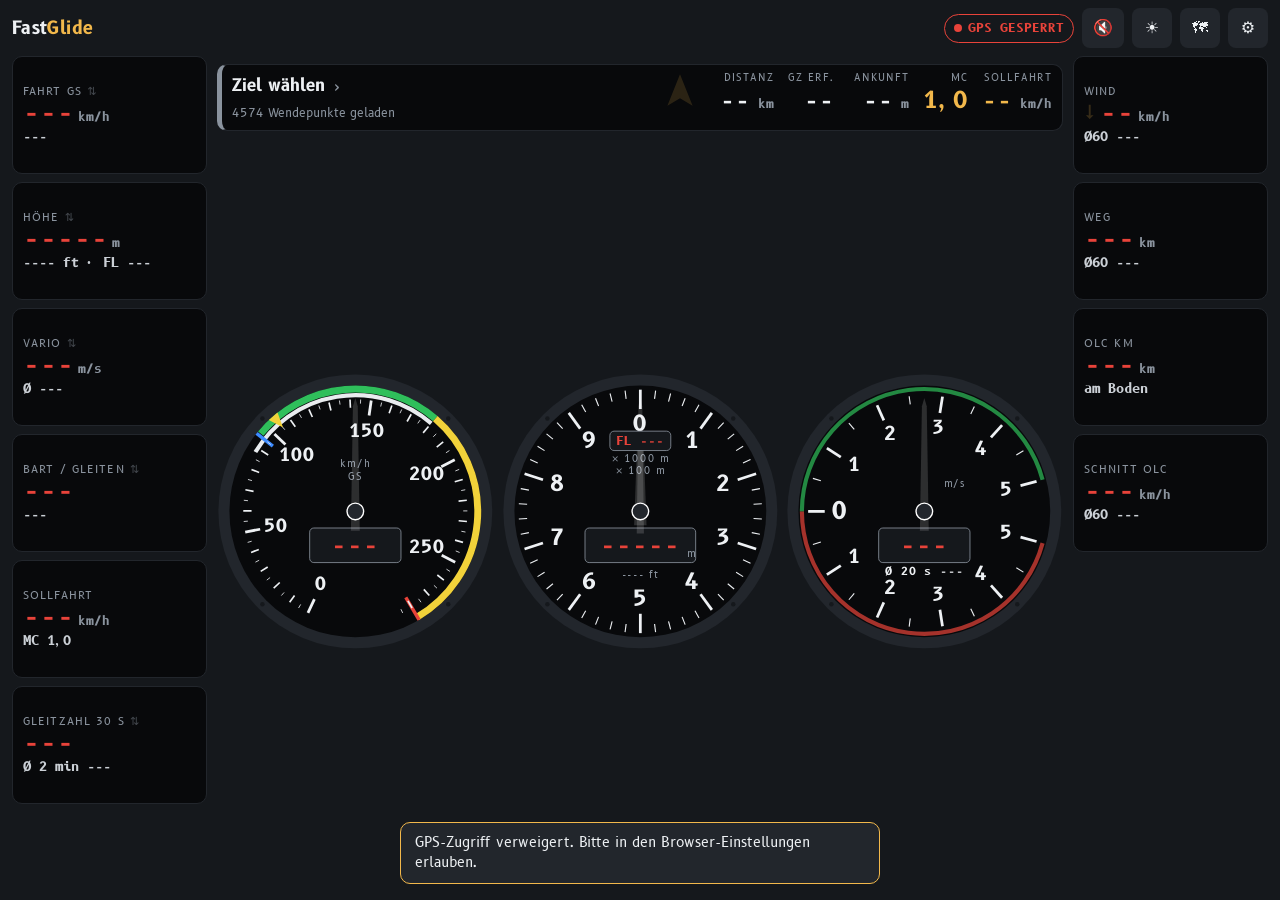
==== commit 5f0b7bf6: "Ton-Taste: aus / nur Vario / Sollfahrt-Vario-Automatik Die Lautsprecher-Taste schaltet reihum zwisch" ====
--- a/index.html
+++ b/index.html
@@ -251,6 +251,7 @@
         <p class="hint">Fahrtmesser: Beim Arcus M die Markierungen aus dem Flughandbuch. Bei anderen Typen nur ein gelber Strich bei v<sub>NO</sub> (Ende des grünen Bogens), soweit bekannt. Bitte den eigenen Fahrtmesser beachten.</p>
         <button type="button" id="open-stf">MC, Flächenbelastung, Mücken …</button>
         <label class="row"><input id="stf-tone" type="checkbox"> Sollfahrtton im Geradeausflug</label>
+        <p class="hint">Beim Eindrehen und bei kräftigem Steigen (ab MC, mindestens 1 m/s) schaltet der Ton sofort auf Vario, 8 s nach dem Ausrollen wieder auf Sollfahrt.</p>
         <p class="hint">Das Handy misst keine Fahrt durch die Luft. Der Wind wird beim Kreisen (auch bei Wenden am Hang über ⅔ Kreis) aus dem Versatz geschätzt.
           Daraus folgen Fahrt durch die Luft (IAS, berechnet), Netto-Steigen und die Sollfahrt zum Delfinfliegen.
           Ohne Windschätzung (oder älter als 20 min) gilt die Sollfahrt für ruhige Luft, verglichen wird dann mit der Fahrt über Grund.
@@ -332,7 +333,7 @@
 
       <fieldset>
         <legend>Vario-Ton</legend>
-        <p class="hint">Mit 🔊 oben ein- und ausschalten. Ab +0,2 m/s piept es, je stärker das Steigen, desto höher und schneller.</p>
+        <p class="hint">Mit 🔊 oben umschalten: aus → V (nur Vario) → SF (Sollfahrt im Geradeausflug, Vario beim Kreisen und Steigen) → aus. Ab +0,2 m/s piept es, je stärker das Steigen, desto höher und schneller.</p>
         <label>Lautstärke
           <input id="volume" type="range" min="10" max="100" step="5">
         </label>
--- a/css/style.css
+++ b/css/style.css
@@ -51,6 +51,9 @@
   border: 1px solid transparent; border-radius: 8px; min-width: 40px; min-height: 40px; padding: 6px 10px; cursor: pointer;
 }
 button[aria-pressed="true"] { border-color: var(--accent); color: var(--accent); }
+/* Lautsprecher-Taste: kleine Angabe der Tonart (V = nur Vario, SF = Sollfahrt/Vario automatisch) */
+#sound { white-space: nowrap; }
+#sound .snd-tag { font-size: .62em; font-weight: 700; margin-left: 2px; vertical-align: middle; color: var(--accent); }
 button.pending { border-style: dashed; animation: blink 1s steps(2) infinite; }
 @keyframes blink { 50% { opacity: .4; } }
 @media (prefers-reduced-motion: reduce) { button.pending { animation: none; } .fg-arrow { transition: none; } }
@@ -220,7 +223,7 @@
 }
 /* Digitale Anzeigen: oben über dem Endanflug, beide Gruppen (links Flugzustand, rechts Wind,
    Strecke, Schnitt) in einem Raster. Auf der Instrumentenseite nur Sollfahrt, Wind, Bart/Gleiten und Schnitt.
-   Breite Kartenseite (ab 1100 px): die Gruppen stehen als Spalten links und rechts neben der Karte. */
+   Breite Bildschirme (ab 1100 px): die Gruppen stehen als Spalten links und rechts (Karten- und Instrumentenseite). */
 .digi { display: grid; grid-template-columns: repeat(6, minmax(0, 1fr)); gap: 8px; }
 .digi-l, .digi-r { display: contents; }
 body:not(.has-task) .d-olc, body:not(.has-task) .d-olcv { grid-column: span 2; }
@@ -255,27 +258,31 @@
 }
 @media (max-width: 440px) { .digi-n .u { display: none; } }
 @media (max-width: 400px) { .digi-n b { font-size: 1.1rem; } .digi-s { font-size: .62rem; } }
+/* Breite Bildschirme: Spalten links und rechts, in der Mitte Endanflug und darunter Karte bzw. Instrumente.
+   Auf beiden Seiten alle Anzeigen (auch auf der Instrumentenseite). */
 @media (min-width: 1100px) {
-  body.map-page .app {
-    display: grid; grid-template-columns: 230px minmax(0, 1fr) 230px;
+  body .app {
+    max-width: none;
+    display: grid; grid-template-columns: 195px minmax(0, 1fr) 195px;
     grid-template-rows: auto auto auto minmax(0, 1fr) auto; gap: 8px 10px;
   }
-  body.map-page .app > * { grid-column: 2; }
-  body.map-page .app > header { grid-column: 1 / -1; grid-row: 1; }
-  body.map-page .aswarn { grid-row: 2; }
-  body.map-page .fg { grid-row: 3; }
-  body.map-page .mapview { grid-row: 4; }
-  body.map-page .replay { grid-row: 5; }
-  body.map-page .digi { display: contents; }
-  body.map-page .digi-l, body.map-page .digi-r {
+  body .app > * { grid-column: 2; }
+  body .app > header { grid-column: 1 / -1; grid-row: 1; }
+  body .aswarn { grid-row: 2; }
+  body .fg { grid-row: 3; }
+  body .mapview, body .gauges { grid-row: 4; }
+  body .replay { grid-row: 5; }
+  body .digi { display: contents; }
+  body .digi-l, body .digi-r {
     display: flex; flex-direction: column; gap: 8px; grid-row: 2 / -1; min-height: 0; overflow-y: auto;
   }
-  body.map-page .digi-l { grid-column: 1; }
-  body.map-page .digi-r { grid-column: 3; }
-  body.map-page .digi-c { flex: 1 1 0; max-height: 118px; justify-content: center; padding: 6px 12px; }
-  body.map-page .digi-c .fg-k { font-size: .7rem; }
-  body.map-page .digi-n b { font-size: 1.6rem; }
-  body.map-page .digi-s { font-size: .92rem; }
+  body .digi-l { grid-column: 1; }
+  body .digi-r { grid-column: 3; }
+  body .digi .digi-c { display: flex; flex: 1 1 0; max-height: 118px; justify-content: center; padding: 6px 10px; }
+  body:not(.has-task) .digi .d-task { display: none; }
+  body .digi-c .fg-k { font-size: .7rem; }
+  body .digi-n b { font-size: 1.6rem; }
+  body .digi-s { font-size: .84rem; }
 }
 body.stale .digi-n b { color: var(--red); }
 
